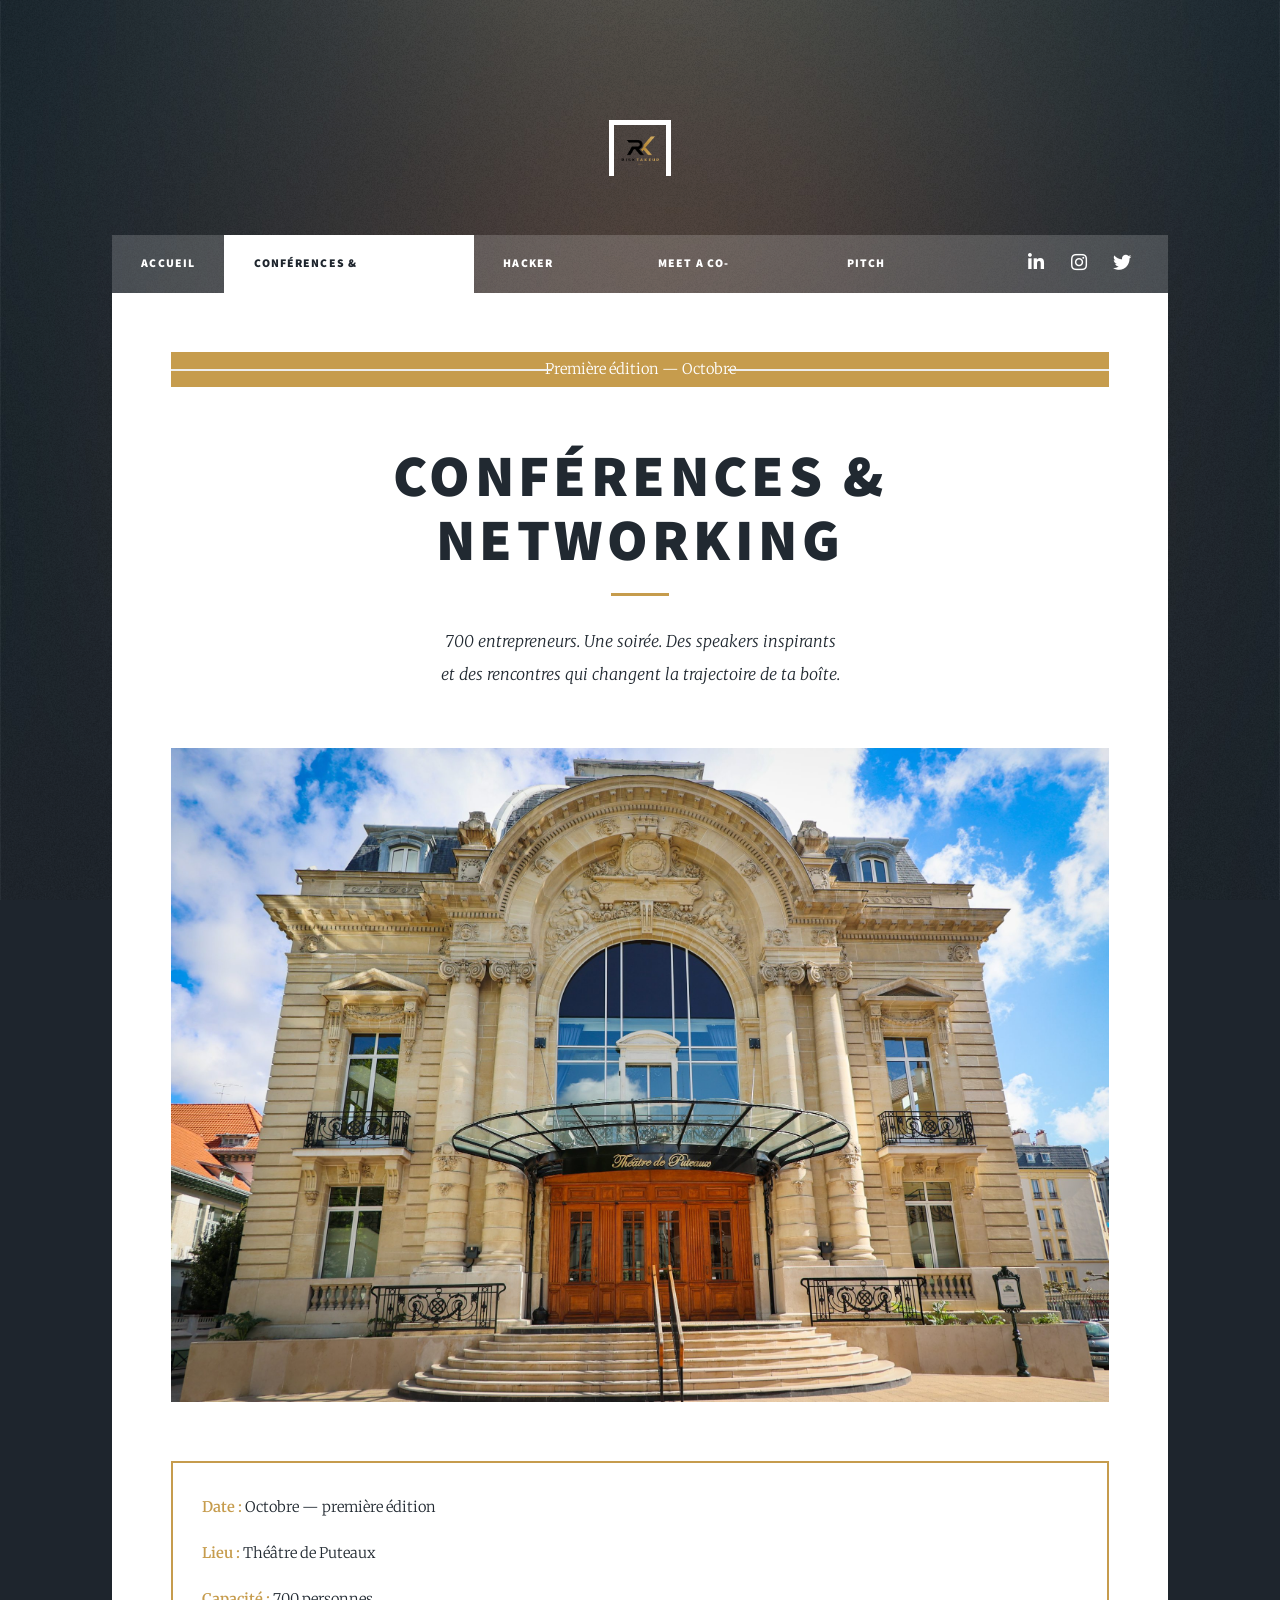
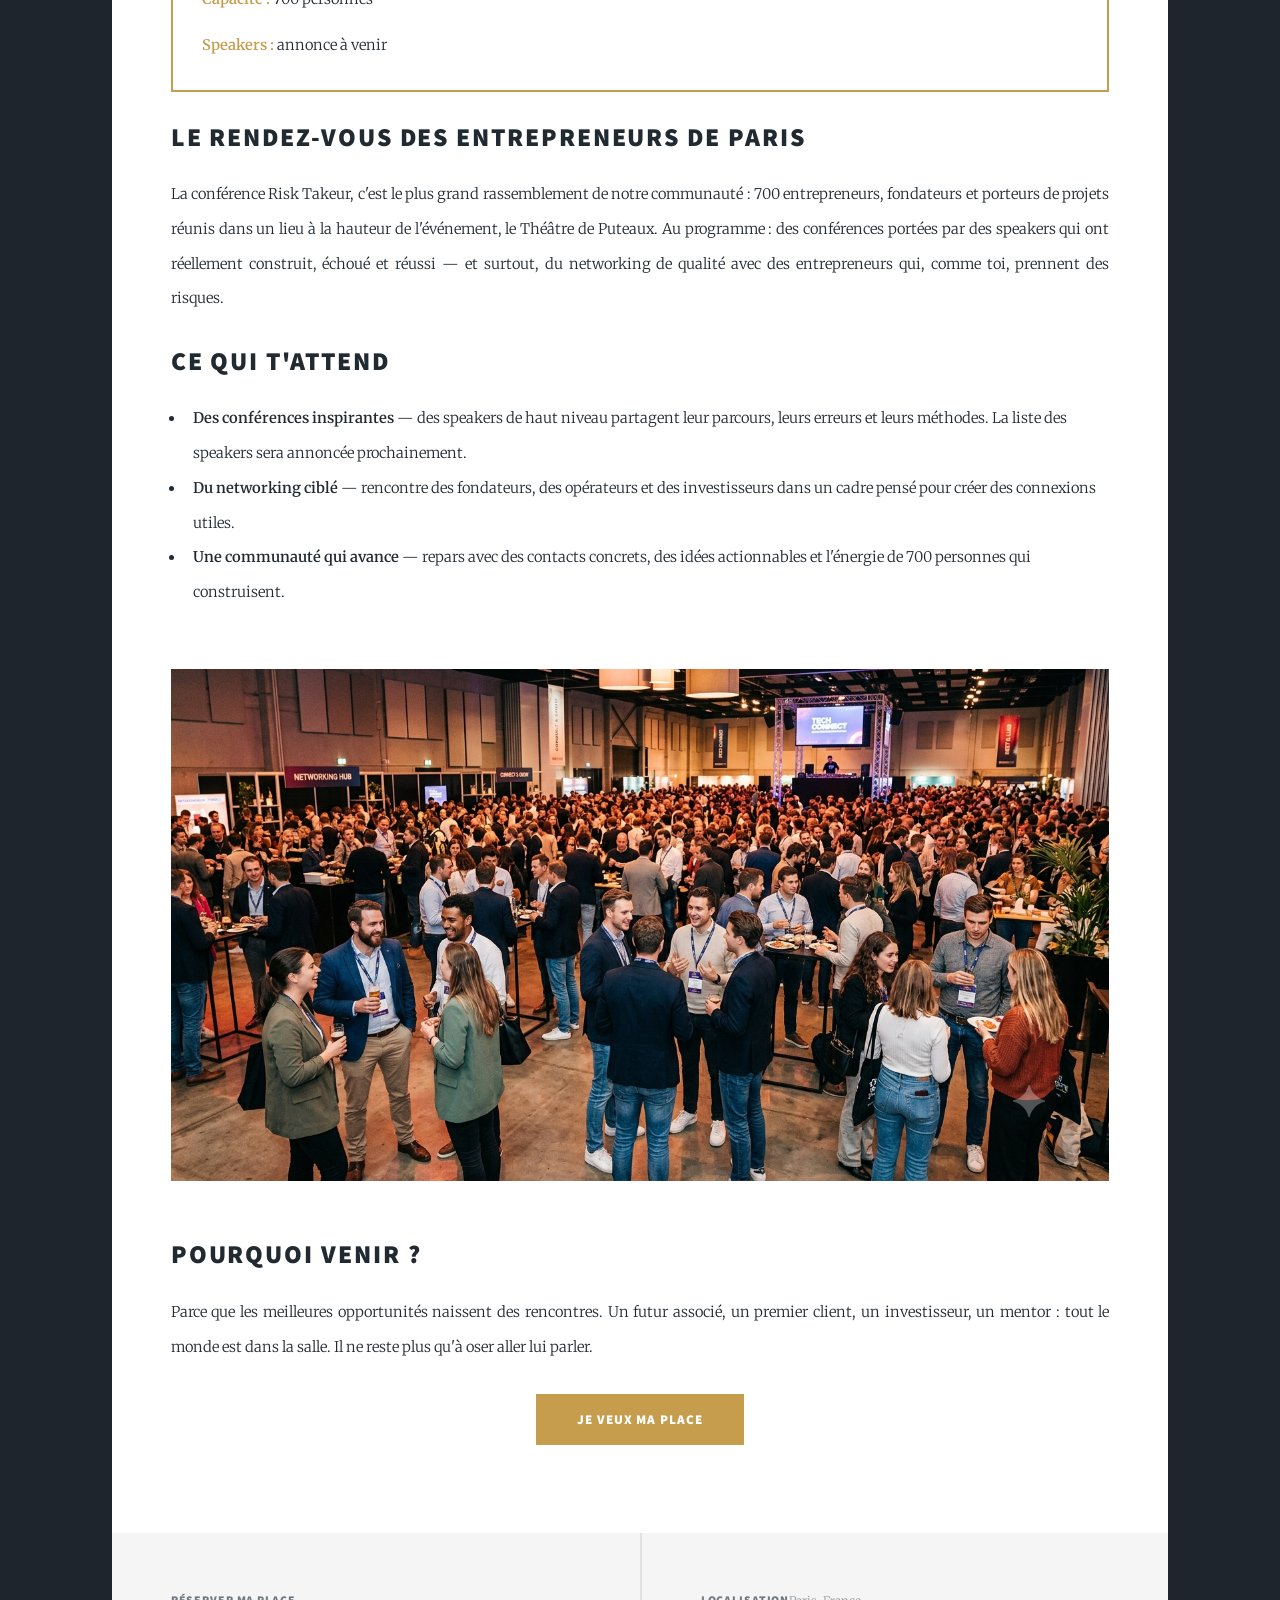
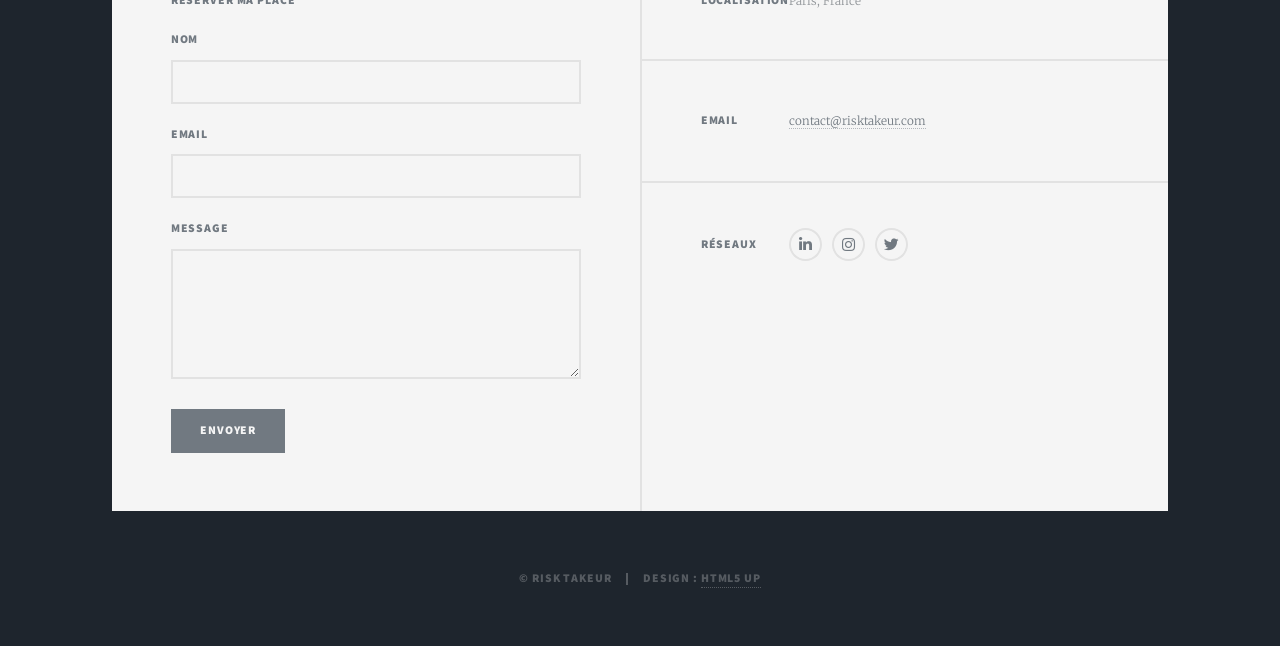
==== conferences-networking/index.html @ 3dd25afe "url des page sans .html" ====
<!DOCTYPE HTML>
<html lang="fr">
	<head>
		<title>Conférences &amp; Networking — Risk Takeur</title>
		<meta charset="utf-8" />
		<meta name="viewport" content="width=device-width, initial-scale=1, user-scalable=no" />
		<meta name="description" content="La conférence Risk Takeur : 700 entrepreneurs réunis au Théâtre de Puteaux pour une soirée de conférences et de networking. Première édition en octobre." />
		<link rel="stylesheet" href="../assets/css/main.css" />
		<link rel="stylesheet" href="../assets/css/custom.css" />
		<noscript><link rel="stylesheet" href="../assets/css/noscript.css" /></noscript>
	</head>
	<body class="is-preload">

		<!-- Wrapper -->
			<div id="wrapper">

				<!-- Header -->
					<header id="header">
						<a href="/" class="logo"><img src="../images/logo blanc tranparent.png" alt="Risk Takeur" /></a>
					</header>

				<!-- Nav -->
					<nav id="nav">
						<ul class="links">
							<li><a href="/">Accueil</a></li>
							<li class="active"><a href="/conferences-networking/">Conférences &amp; Networking</a></li>
							<li><a href="/hacker-house/">Hacker House</a></li>
							<li><a href="/meet-a-co-founder/">Meet a Co-Founder</a></li>
							<li><a href="/pitch-investisseurs/">Pitch Investisseurs</a></li>
						</ul>
						<ul class="icons">
							<li><a href="https://www.linkedin.com/company/risktakeur/" class="icon brands fa-linkedin-in"><span class="label">LinkedIn</span></a></li>
							<li><a href="#" class="icon brands fa-instagram"><span class="label">Instagram</span></a></li>
							<li><a href="#" class="icon brands fa-twitter"><span class="label">X</span></a></li>
						</ul>
					</nav>

				<!-- Main -->
					<div id="main">

						<!-- Post -->
							<section class="post">
								<header class="major">
									<span class="date">Première édition — Octobre</span>
									<h1>Conférences &amp;<br />
									Networking</h1>
									<p>700 entrepreneurs. Une soirée. Des speakers inspirants<br />
									et des rencontres qui changent la trajectoire de ta boîte.</p>
								</header>
								<div class="image main"><img src="../images/théâtre.jpg" alt="Théâtre de Puteaux — Risk Takeur" /></div>

								<div class="rt-infos">
									<ul>
										<li><strong>Date :</strong> Octobre — première édition</li>
										<li><strong>Lieu :</strong> Théâtre de Puteaux</li>
										<li><strong>Capacité :</strong> 700 personnes</li>
										<li><strong>Speakers :</strong> annonce à venir</li>
									</ul>
								</div>

								<h2>Le rendez-vous des entrepreneurs de Paris</h2>
								<p>La conférence Risk Takeur, c'est le plus grand rassemblement de notre communauté : 700 entrepreneurs, fondateurs et porteurs de projets réunis dans un lieu à la hauteur de l'événement, le Théâtre de Puteaux. Au programme : des conférences portées par des speakers qui ont réellement construit, échoué et réussi — et surtout, du networking de qualité avec des entrepreneurs qui, comme toi, prennent des risques.</p>

								<h2>Ce qui t'attend</h2>
								<ul>
									<li><strong>Des conférences inspirantes</strong> — des speakers de haut niveau partagent leur parcours, leurs erreurs et leurs méthodes. La liste des speakers sera annoncée prochainement.</li>
									<li><strong>Du networking ciblé</strong> — rencontre des fondateurs, des opérateurs et des investisseurs dans un cadre pensé pour créer des connexions utiles.</li>
									<li><strong>Une communauté qui avance</strong> — repars avec des contacts concrets, des idées actionnables et l'énergie de 700 personnes qui construisent.</li>
								</ul>

								<div class="image main"><img src="../images/Networking.png" alt="Networking Risk Takeur" /></div>

						<h2>Pourquoi venir&nbsp;?</h2>
								<p>Parce que les meilleures opportunités naissent des rencontres. Un futur associé, un premier client, un investisseur, un mentor : tout le monde est dans la salle. Il ne reste plus qu'à oser aller lui parler.</p>

								<ul class="actions special">
									<li><a href="#footer" class="button large primary scrolly">Je veux ma place</a></li>
								</ul>
							</section>

					</div>

				<!-- Footer -->
					<footer id="footer">
						<section>
							<h3>Réserver ma place</h3>
							<form method="post" action="#">
								<div class="fields">
									<div class="field">
										<label for="name">Nom</label>
										<input type="text" name="name" id="name" />
									</div>
									<div class="field">
										<label for="email">Email</label>
										<input type="text" name="email" id="email" />
									</div>
									<div class="field">
										<label for="message">Message</label>
										<textarea name="message" id="message" rows="3"></textarea>
									</div>
								</div>
								<ul class="actions">
									<li><input type="submit" value="Envoyer" class="primary" /></li>
								</ul>
							</form>
						</section>
						<section class="split contact">
							<section class="alt">
								<h3>Localisation</h3>
								<p>Paris, France</p>
							</section>
							<section>
								<h3>Email</h3>
								<p><a href="mailto:contact@risktakeur.com">contact@risktakeur.com</a></p>
							</section>
							<section>
								<h3>Réseaux</h3>
								<ul class="icons alt">
									<li><a href="https://www.linkedin.com/company/risktakeur/" class="icon brands alt fa-linkedin-in"><span class="label">LinkedIn</span></a></li>
									<li><a href="#" class="icon brands alt fa-instagram"><span class="label">Instagram</span></a></li>
									<li><a href="#" class="icon brands alt fa-twitter"><span class="label">X</span></a></li>
								</ul>
							</section>
						</section>
					</footer>

				<!-- Copyright -->
					<div id="copyright">
						<ul><li>&copy; Risk Takeur</li><li>Design : <a href="https://html5up.net">HTML5 UP</a></li></ul>
					</div>

			</div>

		<!-- Scripts -->
			<script src="../assets/js/jquery.min.js"></script>
			<script src="../assets/js/jquery.scrollex.min.js"></script>
			<script src="../assets/js/jquery.scrolly.min.js"></script>
			<script src="../assets/js/browser.min.js"></script>
			<script src="../assets/js/breakpoints.min.js"></script>
			<script src="../assets/js/util.js"></script>
			<script src="../assets/js/main.js"></script>

	</body>
</html>
---- assets/css/main.css ----
@import url(fontawesome-all.min.css);
@import url("https://fonts.googleapis.com/css?family=Merriweather:300,700,300italic,700italic|Source+Sans+Pro:900");

/*
	Massively by HTML5 UP
	html5up.net | @ajlkn
	Free for personal and commercial use under the CCA 3.0 license (html5up.net/license)
*/

html, body, div, span, applet, object,
iframe, h1, h2, h3, h4, h5, h6, p, blockquote,
pre, a, abbr, acronym, address, big, cite,
code, del, dfn, em, img, ins, kbd, q, s, samp,
small, strike, strong, sub, sup, tt, var, b,
u, i, center, dl, dt, dd, ol, ul, li, fieldset,
form, label, legend, table, caption, tbody,
tfoot, thead, tr, th, td, article, aside,
canvas, details, embed, figure, figcaption,
footer, header, hgroup, menu, nav, output, ruby,
section, summary, time, mark, audio, video {
	margin: 0;
	padding: 0;
	border: 0;
	font-size: 100%;
	font: inherit;
	vertical-align: baseline;}

article, aside, details, figcaption, figure,
footer, header, hgroup, menu, nav, section {
	display: block;}

body {
	line-height: 1;
}

ol, ul {
	list-style: none;
}

blockquote, q {
	quotes: none;
}

	blockquote:before, blockquote:after, q:before, q:after {
		content: '';
		content: none;
	}

table {
	border-collapse: collapse;
	border-spacing: 0;
}

body {
	-webkit-text-size-adjust: none;
}

mark {
	background-color: transparent;
	color: inherit;
}

input::-moz-focus-inner {
	border: 0;
	padding: 0;
}

input, select, textarea {
	-moz-appearance: none;
	-webkit-appearance: none;
	-ms-appearance: none;
	appearance: none;
}

/* Basic */

	@-ms-viewport {
		width: device-width;
	}

	body {
		-ms-overflow-style: scrollbar;
	}

	@media screen and (max-width: 480px) {

		html, body {
			min-width: 320px;
		}

	}

	html {
		box-sizing: border-box;
	}

	*, *:before, *:after {
		box-sizing: inherit;
	}

	body {
		background-color: #1e252d;
	}

		body.is-preload *, body.is-preload *:before, body.is-preload *:after {
			-moz-animation: none !important;
			-webkit-animation: none !important;
			-ms-animation: none !important;
			animation: none !important;
			-moz-transition: none !important;
			-webkit-transition: none !important;
			-ms-transition: none !important;
			transition: none !important;
		}

/* Type */

	html {
		font-size: 16pt;
	}

		@media screen and (max-width: 1680px) {

			html {
				font-size: 12pt;
			}

		}

		@media screen and (max-width: 1280px) {

			html {
				font-size: 11pt;
			}

		}

		@media screen and (max-width: 360px) {

			html {
				font-size: 10pt;
			}

		}

	body {
		color: #212931;
	}

	body, input, select, textarea {
		font-family: "Merriweather", Georgia, serif;
		font-weight: 300;
		font-size: 1rem;
		line-height: 2.375;
	}

	a {
		-moz-transition: color 0.2s ease-in-out, background-color 0.2s ease-in-out, border-color 0.2s ease-in-out, box-shadow 0.2s ease-in-out;
		-webkit-transition: color 0.2s ease-in-out, background-color 0.2s ease-in-out, border-color 0.2s ease-in-out, box-shadow 0.2s ease-in-out;
		-ms-transition: color 0.2s ease-in-out, background-color 0.2s ease-in-out, border-color 0.2s ease-in-out, box-shadow 0.2s ease-in-out;
		transition: color 0.2s ease-in-out, background-color 0.2s ease-in-out, border-color 0.2s ease-in-out, box-shadow 0.2s ease-in-out;
		border-bottom: dotted 1px;
		text-decoration: none;
	}

		a:hover {
			border-bottom-color: transparent;
		}

	strong, b {
		font-weight: 600;
	}

	em, i {
		font-style: italic;
	}

	p {
		text-align: justify;
		margin: 0 0 2rem 0;
	}

	h1, h2, h3, h4, h5, h6 {
		font-family: "Source Sans Pro", Helvetica, sans-serif;
		font-weight: 900;
		line-height: 1.5;
		letter-spacing: 0.075em;
		text-transform: uppercase;
		margin: 0 0 1rem 0;
	}

		h1 a, h2 a, h3 a, h4 a, h5 a, h6 a {
			border-bottom: 0;
			color: inherit;
			text-decoration: none;
		}

	h1 {
		font-size: 4rem;
		line-height: 1.1;
		margin: 0 0 2rem 0;
	}

	h2 {
		font-size: 1.75rem;
		line-height: 1.3;
		margin: 0 0 1.5rem 0;
	}

	h3 {
		font-size: 1.25rem;
		margin: 0 0 1.5rem 0;
	}

	h4 {
		font-size: 1rem;
	}

	h5 {
		font-size: 0.9rem;
	}

	h6 {
		font-size: 0.8rem;
	}

	sub {
		font-size: 0.8rem;
		position: relative;
		top: 0.5rem;
	}

	sup {
		font-size: 0.8rem;
		position: relative;
		top: -0.5rem;
	}

	blockquote {
		border-left: solid 4px;
		font-style: italic;
		margin: 0 0 2rem 0;
		padding: 0.5rem 0 0.5rem 2rem;
	}

	code {
		border: solid 2px;
		font-family: "Courier New", monospace;
		font-size: 0.9rem;
		margin: 0 0.25rem;
		padding: 0.25rem 0.65rem;
	}

	pre {
		-webkit-overflow-scrolling: touch;
		font-family: "Courier New", monospace;
		font-size: 0.9rem;
		margin: 0 0 2rem 0;
	}

		pre code {
			display: block;
			line-height: 1.75;
			padding: 1rem 1.5rem;
			overflow-x: auto;
		}

	hr {
		border: 0;
		border-bottom: solid 2px;
		margin: 3rem 0;
	}

		hr.major {
			margin: 5rem 0;
		}

	.align-left {
		text-align: left;
	}

	.align-center {
		text-align: center;
	}

	.align-right {
		text-align: right;
	}

	input, select, textarea {
		color: #212931;
	}

	a {
		color: #212931;
		border-bottom-color: rgba(33, 41, 49, 0.5);
	}

		a:hover {
			border-bottom-color: transparent;
			color: #18bfef !important;
		}

	strong, b {
		color: #212931;
	}

	h1, h2, h3, h4, h5, h6 {
		color: #212931;
	}

	blockquote {
		border-left-color: #eeeeee;
	}

	code {
		background: rgba(220, 220, 220, 0.25);
		border-color: #eeeeee;
	}

	hr {
		border-bottom-color: #eeeeee;
	}

/* Row */

	.row {
		display: flex;
		flex-wrap: wrap;
		box-sizing: border-box;
		align-items: stretch;
	}

		.row > * {
			box-sizing: border-box;
		}

		.row.gtr-uniform > * > :last-child {
			margin-bottom: 0;
		}

		.row.aln-left {
			justify-content: flex-start;
		}

		.row.aln-center {
			justify-content: center;
		}

		.row.aln-right {
			justify-content: flex-end;
		}

		.row.aln-top {
			align-items: flex-start;
		}

		.row.aln-middle {
			align-items: center;
		}

		.row.aln-bottom {
			align-items: flex-end;
		}

		.row > .imp {
			order: -1;
		}

		.row > .col-1 {
			width: 8.33333%;
		}

		.row > .off-1 {
			margin-left: 8.33333%;
		}

		.row > .col-2 {
			width: 16.66667%;
		}

		.row > .off-2 {
			margin-left: 16.66667%;
		}

		.row > .col-3 {
			width: 25%;
		}

		.row > .off-3 {
			margin-left: 25%;
		}

		.row > .col-4 {
			width: 33.33333%;
		}

		.row > .off-4 {
			margin-left: 33.33333%;
		}

		.row > .col-5 {
			width: 41.66667%;
		}

		.row > .off-5 {
			margin-left: 41.66667%;
		}

		.row > .col-6 {
			width: 50%;
		}

		.row > .off-6 {
			margin-left: 50%;
		}

		.row > .col-7 {
			width: 58.33333%;
		}

		.row > .off-7 {
			margin-left: 58.33333%;
		}

		.row > .col-8 {
			width: 66.66667%;
		}

		.row > .off-8 {
			margin-left: 66.66667%;
		}

		.row > .col-9 {
			width: 75%;
		}

		.row > .off-9 {
			margin-left: 75%;
		}

		.row > .col-10 {
			width: 83.33333%;
		}

		.row > .off-10 {
			margin-left: 83.33333%;
		}

		.row > .col-11 {
			width: 91.66667%;
		}

		.row > .off-11 {
			margin-left: 91.66667%;
		}

		.row > .col-12 {
			width: 100%;
		}

		.row > .off-12 {
			margin-left: 100%;
		}

		.row.gtr-0 {
			margin-top: 0;
			margin-left: 0rem;
		}

			.row.gtr-0 > * {
				padding: 0 0 0 0rem;
			}

			.row.gtr-0.gtr-uniform {
				margin-top: 0rem;
			}

				.row.gtr-0.gtr-uniform > * {
					padding-top: 0rem;
				}

		.row.gtr-25 {
			margin-top: 0;
			margin-left: -0.375rem;
		}

			.row.gtr-25 > * {
				padding: 0 0 0 0.375rem;
			}

			.row.gtr-25.gtr-uniform {
				margin-top: -0.375rem;
			}

				.row.gtr-25.gtr-uniform > * {
					padding-top: 0.375rem;
				}

		.row.gtr-50 {
			margin-top: 0;
			margin-left: -0.75rem;
		}

			.row.gtr-50 > * {
				padding: 0 0 0 0.75rem;
			}

			.row.gtr-50.gtr-uniform {
				margin-top: -0.75rem;
			}

				.row.gtr-50.gtr-uniform > * {
					padding-top: 0.75rem;
				}

		.row {
			margin-top: 0;
			margin-left: -1.5rem;
		}

			.row > * {
				padding: 0 0 0 1.5rem;
			}

			.row.gtr-uniform {
				margin-top: -1.5rem;
			}

				.row.gtr-uniform > * {
					padding-top: 1.5rem;
				}

		.row.gtr-150 {
			margin-top: 0;
			margin-left: -2.25rem;
		}

			.row.gtr-150 > * {
				padding: 0 0 0 2.25rem;
			}

			.row.gtr-150.gtr-uniform {
				margin-top: -2.25rem;
			}

				.row.gtr-150.gtr-uniform > * {
					padding-top: 2.25rem;
				}

		.row.gtr-200 {
			margin-top: 0;
			margin-left: -3rem;
		}

			.row.gtr-200 > * {
				padding: 0 0 0 3rem;
			}

			.row.gtr-200.gtr-uniform {
				margin-top: -3rem;
			}

				.row.gtr-200.gtr-uniform > * {
					padding-top: 3rem;
				}

		@media screen and (max-width: 1680px) {

			.row {
				display: flex;
				flex-wrap: wrap;
				box-sizing: border-box;
				align-items: stretch;
			}

				.row > * {
					box-sizing: border-box;
				}

				.row.gtr-uniform > * > :last-child {
					margin-bottom: 0;
				}

				.row.aln-left {
					justify-content: flex-start;
				}

				.row.aln-center {
					justify-content: center;
				}

				.row.aln-right {
					justify-content: flex-end;
				}

				.row.aln-top {
					align-items: flex-start;
				}

				.row.aln-middle {
					align-items: center;
				}

				.row.aln-bottom {
					align-items: flex-end;
				}

				.row > .imp-xlarge {
					order: -1;
				}

				.row > .col-1-xlarge {
					width: 8.33333%;
				}

				.row > .off-1-xlarge {
					margin-left: 8.33333%;
				}

				.row > .col-2-xlarge {
					width: 16.66667%;
				}

				.row > .off-2-xlarge {
					margin-left: 16.66667%;
				}

				.row > .col-3-xlarge {
					width: 25%;
				}

				.row > .off-3-xlarge {
					margin-left: 25%;
				}

				.row > .col-4-xlarge {
					width: 33.33333%;
				}

				.row > .off-4-xlarge {
					margin-left: 33.33333%;
				}

				.row > .col-5-xlarge {
					width: 41.66667%;
				}

				.row > .off-5-xlarge {
					margin-left: 41.66667%;
				}

				.row > .col-6-xlarge {
					width: 50%;
				}

				.row > .off-6-xlarge {
					margin-left: 50%;
				}

				.row > .col-7-xlarge {
					width: 58.33333%;
				}

				.row > .off-7-xlarge {
					margin-left: 58.33333%;
				}

				.row > .col-8-xlarge {
					width: 66.66667%;
				}

				.row > .off-8-xlarge {
					margin-left: 66.66667%;
				}

				.row > .col-9-xlarge {
					width: 75%;
				}

				.row > .off-9-xlarge {
					margin-left: 75%;
				}

				.row > .col-10-xlarge {
					width: 83.33333%;
				}

				.row > .off-10-xlarge {
					margin-left: 83.33333%;
				}

				.row > .col-11-xlarge {
					width: 91.66667%;
				}

				.row > .off-11-xlarge {
					margin-left: 91.66667%;
				}

				.row > .col-12-xlarge {
					width: 100%;
				}

				.row > .off-12-xlarge {
					margin-left: 100%;
				}

				.row.gtr-0 {
					margin-top: 0;
					margin-left: 0rem;
				}

					.row.gtr-0 > * {
						padding: 0 0 0 0rem;
					}

					.row.gtr-0.gtr-uniform {
						margin-top: 0rem;
					}

						.row.gtr-0.gtr-uniform > * {
							padding-top: 0rem;
						}

				.row.gtr-25 {
					margin-top: 0;
					margin-left: -0.375rem;
				}

					.row.gtr-25 > * {
						padding: 0 0 0 0.375rem;
					}

					.row.gtr-25.gtr-uniform {
						margin-top: -0.375rem;
					}

						.row.gtr-25.gtr-uniform > * {
							padding-top: 0.375rem;
						}

				.row.gtr-50 {
					margin-top: 0;
					margin-left: -0.75rem;
				}

					.row.gtr-50 > * {
						padding: 0 0 0 0.75rem;
					}

					.row.gtr-50.gtr-uniform {
						margin-top: -0.75rem;
					}

						.row.gtr-50.gtr-uniform > * {
							padding-top: 0.75rem;
						}

				.row {
					margin-top: 0;
					margin-left: -1.5rem;
				}

					.row > * {
						padding: 0 0 0 1.5rem;
					}

					.row.gtr-uniform {
						margin-top: -1.5rem;
					}

						.row.gtr-uniform > * {
							padding-top: 1.5rem;
						}

				.row.gtr-150 {
					margin-top: 0;
					margin-left: -2.25rem;
				}

					.row.gtr-150 > * {
						padding: 0 0 0 2.25rem;
					}

					.row.gtr-150.gtr-uniform {
						margin-top: -2.25rem;
					}

						.row.gtr-150.gtr-uniform > * {
							padding-top: 2.25rem;
						}

				.row.gtr-200 {
					margin-top: 0;
					margin-left: -3rem;
				}

					.row.gtr-200 > * {
						padding: 0 0 0 3rem;
					}

					.row.gtr-200.gtr-uniform {
						margin-top: -3rem;
					}

						.row.gtr-200.gtr-uniform > * {
							padding-top: 3rem;
						}

		}

		@media screen and (max-width: 1280px) {

			.row {
				display: flex;
				flex-wrap: wrap;
				box-sizing: border-box;
				align-items: stretch;
			}

				.row > * {
					box-sizing: border-box;
				}

				.row.gtr-uniform > * > :last-child {
					margin-bottom: 0;
				}

				.row.aln-left {
					justify-content: flex-start;
				}

				.row.aln-center {
					justify-content: center;
				}

				.row.aln-right {
					justify-content: flex-end;
				}

				.row.aln-top {
					align-items: flex-start;
				}

				.row.aln-middle {
					align-items: center;
				}

				.row.aln-bottom {
					align-items: flex-end;
				}

				.row > .imp-large {
					order: -1;
				}

				.row > .col-1-large {
					width: 8.33333%;
				}

				.row > .off-1-large {
					margin-left: 8.33333%;
				}

				.row > .col-2-large {
					width: 16.66667%;
				}

				.row > .off-2-large {
					margin-left: 16.66667%;
				}

				.row > .col-3-large {
					width: 25%;
				}

				.row > .off-3-large {
					margin-left: 25%;
				}

				.row > .col-4-large {
					width: 33.33333%;
				}

				.row > .off-4-large {
					margin-left: 33.33333%;
				}

				.row > .col-5-large {
					width: 41.66667%;
				}

				.row > .off-5-large {
					margin-left: 41.66667%;
				}

				.row > .col-6-large {
					width: 50%;
				}

				.row > .off-6-large {
					margin-left: 50%;
				}

				.row > .col-7-large {
					width: 58.33333%;
				}

				.row > .off-7-large {
					margin-left: 58.33333%;
				}

				.row > .col-8-large {
					width: 66.66667%;
				}

				.row > .off-8-large {
					margin-left: 66.66667%;
				}

				.row > .col-9-large {
					width: 75%;
				}

				.row > .off-9-large {
					margin-left: 75%;
				}

				.row > .col-10-large {
					width: 83.33333%;
				}

				.row > .off-10-large {
					margin-left: 83.33333%;
				}

				.row > .col-11-large {
					width: 91.66667%;
				}

				.row > .off-11-large {
					margin-left: 91.66667%;
				}

				.row > .col-12-large {
					width: 100%;
				}

				.row > .off-12-large {
					margin-left: 100%;
				}

				.row.gtr-0 {
					margin-top: 0;
					margin-left: 0rem;
				}

					.row.gtr-0 > * {
						padding: 0 0 0 0rem;
					}

					.row.gtr-0.gtr-uniform {
						margin-top: 0rem;
					}

						.row.gtr-0.gtr-uniform > * {
							padding-top: 0rem;
						}

				.row.gtr-25 {
					margin-top: 0;
					margin-left: -0.375rem;
				}

					.row.gtr-25 > * {
						padding: 0 0 0 0.375rem;
					}

					.row.gtr-25.gtr-uniform {
						margin-top: -0.375rem;
					}

						.row.gtr-25.gtr-uniform > * {
							padding-top: 0.375rem;
						}

				.row.gtr-50 {
					margin-top: 0;
					margin-left: -0.75rem;
				}

					.row.gtr-50 > * {
						padding: 0 0 0 0.75rem;
					}

					.row.gtr-50.gtr-uniform {
						margin-top: -0.75rem;
					}

						.row.gtr-50.gtr-uniform > * {
							padding-top: 0.75rem;
						}

				.row {
					margin-top: 0;
					margin-left: -1.5rem;
				}

					.row > * {
						padding: 0 0 0 1.5rem;
					}

					.row.gtr-uniform {
						margin-top: -1.5rem;
					}

						.row.gtr-uniform > * {
							padding-top: 1.5rem;
						}

				.row.gtr-150 {
					margin-top: 0;
					margin-left: -2.25rem;
				}

					.row.gtr-150 > * {
						padding: 0 0 0 2.25rem;
					}

					.row.gtr-150.gtr-uniform {
						margin-top: -2.25rem;
					}

						.row.gtr-150.gtr-uniform > * {
							padding-top: 2.25rem;
						}

				.row.gtr-200 {
					margin-top: 0;
					margin-left: -3rem;
				}

					.row.gtr-200 > * {
						padding: 0 0 0 3rem;
					}

					.row.gtr-200.gtr-uniform {
						margin-top: -3rem;
					}

						.row.gtr-200.gtr-uniform > * {
							padding-top: 3rem;
						}

		}

		@media screen and (max-width: 980px) {

			.row {
				display: flex;
				flex-wrap: wrap;
				box-sizing: border-box;
				align-items: stretch;
			}

				.row > * {
					box-sizing: border-box;
				}

				.row.gtr-uniform > * > :last-child {
					margin-bottom: 0;
				}

				.row.aln-left {
					justify-content: flex-start;
				}

				.row.aln-center {
					justify-content: center;
				}

				.row.aln-right {
					justify-content: flex-end;
				}

				.row.aln-top {
					align-items: flex-start;
				}

				.row.aln-middle {
					align-items: center;
				}

				.row.aln-bottom {
					align-items: flex-end;
				}

				.row > .imp-medium {
					order: -1;
				}

				.row > .col-1-medium {
					width: 8.33333%;
				}

				.row > .off-1-medium {
					margin-left: 8.33333%;
				}

				.row > .col-2-medium {
					width: 16.66667%;
				}

				.row > .off-2-medium {
					margin-left: 16.66667%;
				}

				.row > .col-3-medium {
					width: 25%;
				}

				.row > .off-3-medium {
					margin-left: 25%;
				}

				.row > .col-4-medium {
					width: 33.33333%;
				}

				.row > .off-4-medium {
					margin-left: 33.33333%;
				}

				.row > .col-5-medium {
					width: 41.66667%;
				}

				.row > .off-5-medium {
					margin-left: 41.66667%;
				}

				.row > .col-6-medium {
					width: 50%;
				}

				.row > .off-6-medium {
					margin-left: 50%;
				}

				.row > .col-7-medium {
					width: 58.33333%;
				}

				.row > .off-7-medium {
					margin-left: 58.33333%;
				}

				.row > .col-8-medium {
					width: 66.66667%;
				}

				.row > .off-8-medium {
					margin-left: 66.66667%;
				}

				.row > .col-9-medium {
					width: 75%;
				}

				.row > .off-9-medium {
					margin-left: 75%;
				}

				.row > .col-10-medium {
					width: 83.33333%;
				}

				.row > .off-10-medium {
					margin-left: 83.33333%;
				}

				.row > .col-11-medium {
					width: 91.66667%;
				}

				.row > .off-11-medium {
					margin-left: 91.66667%;
				}

				.row > .col-12-medium {
					width: 100%;
				}

				.row > .off-12-medium {
					margin-left: 100%;
				}

				.row.gtr-0 {
					margin-top: 0;
					margin-left: 0rem;
				}

					.row.gtr-0 > * {
						padding: 0 0 0 0rem;
					}

					.row.gtr-0.gtr-uniform {
						margin-top: 0rem;
					}

						.row.gtr-0.gtr-uniform > * {
							padding-top: 0rem;
						}

				.row.gtr-25 {
					margin-top: 0;
					margin-left: -0.375rem;
				}

					.row.gtr-25 > * {
						padding: 0 0 0 0.375rem;
					}

					.row.gtr-25.gtr-uniform {
						margin-top: -0.375rem;
					}

						.row.gtr-25.gtr-uniform > * {
							padding-top: 0.375rem;
						}

				.row.gtr-50 {
					margin-top: 0;
					margin-left: -0.75rem;
				}

					.row.gtr-50 > * {
						padding: 0 0 0 0.75rem;
					}

					.row.gtr-50.gtr-uniform {
						margin-top: -0.75rem;
					}

						.row.gtr-50.gtr-uniform > * {
							padding-top: 0.75rem;
						}

				.row {
					margin-top: 0;
					margin-left: -1.5rem;
				}

					.row > * {
						padding: 0 0 0 1.5rem;
					}

					.row.gtr-uniform {
						margin-top: -1.5rem;
					}

						.row.gtr-uniform > * {
							padding-top: 1.5rem;
						}

				.row.gtr-150 {
					margin-top: 0;
					margin-left: -2.25rem;
				}

					.row.gtr-150 > * {
						padding: 0 0 0 2.25rem;
					}

					.row.gtr-150.gtr-uniform {
						margin-top: -2.25rem;
					}

						.row.gtr-150.gtr-uniform > * {
							padding-top: 2.25rem;
						}

				.row.gtr-200 {
					margin-top: 0;
					margin-left: -3rem;
				}

					.row.gtr-200 > * {
						padding: 0 0 0 3rem;
					}

					.row.gtr-200.gtr-uniform {
						margin-top: -3rem;
					}

						.row.gtr-200.gtr-uniform > * {
							padding-top: 3rem;
						}

		}

		@media screen and (max-width: 736px) {

			.row {
				display: flex;
				flex-wrap: wrap;
				box-sizing: border-box;
				align-items: stretch;
			}

				.row > * {
					box-sizing: border-box;
				}

				.row.gtr-uniform > * > :last-child {
					margin-bottom: 0;
				}

				.row.aln-left {
					justify-content: flex-start;
				}

				.row.aln-center {
					justify-content: center;
				}

				.row.aln-right {
					justify-content: flex-end;
				}

				.row.aln-top {
					align-items: flex-start;
				}

				.row.aln-middle {
					align-items: center;
				}

				.row.aln-bottom {
					align-items: flex-end;
				}

				.row > .imp-small {
					order: -1;
				}

				.row > .col-1-small {
					width: 8.33333%;
				}

				.row > .off-1-small {
					margin-left: 8.33333%;
				}

				.row > .col-2-small {
					width: 16.66667%;
				}

				.row > .off-2-small {
					margin-left: 16.66667%;
				}

				.row > .col-3-small {
					width: 25%;
				}

				.row > .off-3-small {
					margin-left: 25%;
				}

				.row > .col-4-small {
					width: 33.33333%;
				}

				.row > .off-4-small {
					margin-left: 33.33333%;
				}

				.row > .col-5-small {
					width: 41.66667%;
				}

				.row > .off-5-small {
					margin-left: 41.66667%;
				}

				.row > .col-6-small {
					width: 50%;
				}

				.row > .off-6-small {
					margin-left: 50%;
				}

				.row > .col-7-small {
					width: 58.33333%;
				}

				.row > .off-7-small {
					margin-left: 58.33333%;
				}

				.row > .col-8-small {
					width: 66.66667%;
				}

				.row > .off-8-small {
					margin-left: 66.66667%;
				}

				.row > .col-9-small {
					width: 75%;
				}

				.row > .off-9-small {
					margin-left: 75%;
				}

				.row > .col-10-small {
					width: 83.33333%;
				}

				.row > .off-10-small {
					margin-left: 83.33333%;
				}

				.row > .col-11-small {
					width: 91.66667%;
				}

				.row > .off-11-small {
					margin-left: 91.66667%;
				}

				.row > .col-12-small {
					width: 100%;
				}

				.row > .off-12-small {
					margin-left: 100%;
				}

				.row.gtr-0 {
					margin-top: 0;
					margin-left: 0rem;
				}

					.row.gtr-0 > * {
						padding: 0 0 0 0rem;
					}

					.row.gtr-0.gtr-uniform {
						margin-top: 0rem;
					}

						.row.gtr-0.gtr-uniform > * {
							padding-top: 0rem;
						}

				.row.gtr-25 {
					margin-top: 0;
					margin-left: -0.375rem;
				}

					.row.gtr-25 > * {
						padding: 0 0 0 0.375rem;
					}

					.row.gtr-25.gtr-uniform {
						margin-top: -0.375rem;
					}

						.row.gtr-25.gtr-uniform > * {
							padding-top: 0.375rem;
						}

				.row.gtr-50 {
					margin-top: 0;
					margin-left: -0.75rem;
				}

					.row.gtr-50 > * {
						padding: 0 0 0 0.75rem;
					}

					.row.gtr-50.gtr-uniform {
						margin-top: -0.75rem;
					}

						.row.gtr-50.gtr-uniform > * {
							padding-top: 0.75rem;
						}

				.row {
					margin-top: 0;
					margin-left: -1.5rem;
				}

					.row > * {
						padding: 0 0 0 1.5rem;
					}

					.row.gtr-uniform {
						margin-top: -1.5rem;
					}

						.row.gtr-uniform > * {
							padding-top: 1.5rem;
						}

				.row.gtr-150 {
					margin-top: 0;
					margin-left: -2.25rem;
				}

					.row.gtr-150 > * {
						padding: 0 0 0 2.25rem;
					}

					.row.gtr-150.gtr-uniform {
						margin-top: -2.25rem;
					}

						.row.gtr-150.gtr-uniform > * {
							padding-top: 2.25rem;
						}

				.row.gtr-200 {
					margin-top: 0;
					margin-left: -3rem;
				}

					.row.gtr-200 > * {
						padding: 0 0 0 3rem;
					}

					.row.gtr-200.gtr-uniform {
						margin-top: -3rem;
					}

						.row.gtr-200.gtr-uniform > * {
							padding-top: 3rem;
						}

		}

		@media screen and (max-width: 480px) {

			.row {
				display: flex;
				flex-wrap: wrap;
				box-sizing: border-box;
				align-items: stretch;
			}

				.row > * {
					box-sizing: border-box;
				}

				.row.gtr-uniform > * > :last-child {
					margin-bottom: 0;
				}

				.row.aln-left {
					justify-content: flex-start;
				}

				.row.aln-center {
					justify-content: center;
				}

				.row.aln-right {
					justify-content: flex-end;
				}

				.row.aln-top {
					align-items: flex-start;
				}

				.row.aln-middle {
					align-items: center;
				}

				.row.aln-bottom {
					align-items: flex-end;
				}

				.row > .imp-xsmall {
					order: -1;
				}

				.row > .col-1-xsmall {
					width: 8.33333%;
				}

				.row > .off-1-xsmall {
					margin-left: 8.33333%;
				}

				.row > .col-2-xsmall {
					width: 16.66667%;
				}

				.row > .off-2-xsmall {
					margin-left: 16.66667%;
				}

				.row > .col-3-xsmall {
					width: 25%;
				}

				.row > .off-3-xsmall {
					margin-left: 25%;
				}

				.row > .col-4-xsmall {
					width: 33.33333%;
				}

				.row > .off-4-xsmall {
					margin-left: 33.33333%;
				}

				.row > .col-5-xsmall {
					width: 41.66667%;
				}

				.row > .off-5-xsmall {
					margin-left: 41.66667%;
				}

				.row > .col-6-xsmall {
					width: 50%;
				}

				.row > .off-6-xsmall {
					margin-left: 50%;
				}

				.row > .col-7-xsmall {
					width: 58.33333%;
				}

				.row > .off-7-xsmall {
					margin-left: 58.33333%;
				}

				.row > .col-8-xsmall {
					width: 66.66667%;
				}

				.row > .off-8-xsmall {
					margin-left: 66.66667%;
				}

				.row > .col-9-xsmall {
					width: 75%;
				}

				.row > .off-9-xsmall {
					margin-left: 75%;
				}

				.row > .col-10-xsmall {
					width: 83.33333%;
				}

				.row > .off-10-xsmall {
					margin-left: 83.33333%;
				}

				.row > .col-11-xsmall {
					width: 91.66667%;
				}

				.row > .off-11-xsmall {
					margin-left: 91.66667%;
				}

				.row > .col-12-xsmall {
					width: 100%;
				}

				.row > .off-12-xsmall {
					margin-left: 100%;
				}

				.row.gtr-0 {
					margin-top: 0;
					margin-left: 0rem;
				}

					.row.gtr-0 > * {
						padding: 0 0 0 0rem;
					}

					.row.gtr-0.gtr-uniform {
						margin-top: 0rem;
					}

						.row.gtr-0.gtr-uniform > * {
							padding-top: 0rem;
						}

				.row.gtr-25 {
					margin-top: 0;
					margin-left: -0.375rem;
				}

					.row.gtr-25 > * {
						padding: 0 0 0 0.375rem;
					}

					.row.gtr-25.gtr-uniform {
						margin-top: -0.375rem;
					}

						.row.gtr-25.gtr-uniform > * {
							padding-top: 0.375rem;
						}

				.row.gtr-50 {
					margin-top: 0;
					margin-left: -0.75rem;
				}

					.row.gtr-50 > * {
						padding: 0 0 0 0.75rem;
					}

					.row.gtr-50.gtr-uniform {
						margin-top: -0.75rem;
					}

						.row.gtr-50.gtr-uniform > * {
							padding-top: 0.75rem;
						}

				.row {
					margin-top: 0;
					margin-left: -1.5rem;
				}

					.row > * {
						padding: 0 0 0 1.5rem;
					}

					.row.gtr-uniform {
						margin-top: -1.5rem;
					}

						.row.gtr-uniform > * {
							padding-top: 1.5rem;
						}

				.row.gtr-150 {
					margin-top: 0;
					margin-left: -2.25rem;
				}

					.row.gtr-150 > * {
						padding: 0 0 0 2.25rem;
					}

					.row.gtr-150.gtr-uniform {
						margin-top: -2.25rem;
					}

						.row.gtr-150.gtr-uniform > * {
							padding-top: 2.25rem;
						}

				.row.gtr-200 {
					margin-top: 0;
					margin-left: -3rem;
				}

					.row.gtr-200 > * {
						padding: 0 0 0 3rem;
					}

					.row.gtr-200.gtr-uniform {
						margin-top: -3rem;
					}

						.row.gtr-200.gtr-uniform > * {
							padding-top: 3rem;
						}

		}

		@media screen and (max-width: 360px) {

			.row {
				display: flex;
				flex-wrap: wrap;
				box-sizing: border-box;
				align-items: stretch;
			}

				.row > * {
					box-sizing: border-box;
				}

				.row.gtr-uniform > * > :last-child {
					margin-bottom: 0;
				}

				.row.aln-left {
					justify-content: flex-start;
				}

				.row.aln-center {
					justify-content: center;
				}

				.row.aln-right {
					justify-content: flex-end;
				}

				.row.aln-top {
					align-items: flex-start;
				}

				.row.aln-middle {
					align-items: center;
				}

				.row.aln-bottom {
					align-items: flex-end;
				}

				.row > .imp-xxsmall {
					order: -1;
				}

				.row > .col-1-xxsmall {
					width: 8.33333%;
				}

				.row > .off-1-xxsmall {
					margin-left: 8.33333%;
				}

				.row > .col-2-xxsmall {
					width: 16.66667%;
				}

				.row > .off-2-xxsmall {
					margin-left: 16.66667%;
				}

				.row > .col-3-xxsmall {
					width: 25%;
				}

				.row > .off-3-xxsmall {
					margin-left: 25%;
				}

				.row > .col-4-xxsmall {
					width: 33.33333%;
				}

				.row > .off-4-xxsmall {
					margin-left: 33.33333%;
				}

				.row > .col-5-xxsmall {
					width: 41.66667%;
				}

				.row > .off-5-xxsmall {
					margin-left: 41.66667%;
				}

				.row > .col-6-xxsmall {
					width: 50%;
				}

				.row > .off-6-xxsmall {
					margin-left: 50%;
				}

				.row > .col-7-xxsmall {
					width: 58.33333%;
				}

				.row > .off-7-xxsmall {
					margin-left: 58.33333%;
				}

				.row > .col-8-xxsmall {
					width: 66.66667%;
				}

				.row > .off-8-xxsmall {
					margin-left: 66.66667%;
				}

				.row > .col-9-xxsmall {
					width: 75%;
				}

				.row > .off-9-xxsmall {
					margin-left: 75%;
				}

				.row > .col-10-xxsmall {
					width: 83.33333%;
				}

				.row > .off-10-xxsmall {
					margin-left: 83.33333%;
				}

				.row > .col-11-xxsmall {
					width: 91.66667%;
				}

				.row > .off-11-xxsmall {
					margin-left: 91.66667%;
				}

				.row > .col-12-xxsmall {
					width: 100%;
				}

				.row > .off-12-xxsmall {
					margin-left: 100%;
				}

				.row.gtr-0 {
					margin-top: 0;
					margin-left: 0rem;
				}

					.row.gtr-0 > * {
						padding: 0 0 0 0rem;
					}

					.row.gtr-0.gtr-uniform {
						margin-top: 0rem;
					}

						.row.gtr-0.gtr-uniform > * {
							padding-top: 0rem;
						}

				.row.gtr-25 {
					margin-top: 0;
					margin-left: -0.375rem;
				}

					.row.gtr-25 > * {
						padding: 0 0 0 0.375rem;
					}

					.row.gtr-25.gtr-uniform {
						margin-top: -0.375rem;
					}

						.row.gtr-25.gtr-uniform > * {
							padding-top: 0.375rem;
						}

				.row.gtr-50 {
					margin-top: 0;
					margin-left: -0.75rem;
				}

					.row.gtr-50 > * {
						padding: 0 0 0 0.75rem;
					}

					.row.gtr-50.gtr-uniform {
						margin-top: -0.75rem;
					}

						.row.gtr-50.gtr-uniform > * {
							padding-top: 0.75rem;
						}

				.row {
					margin-top: 0;
					margin-left: -1.5rem;
				}

					.row > * {
						padding: 0 0 0 1.5rem;
					}

					.row.gtr-uniform {
						margin-top: -1.5rem;
					}

						.row.gtr-uniform > * {
							padding-top: 1.5rem;
						}

				.row.gtr-150 {
					margin-top: 0;
					margin-left: -2.25rem;
				}

					.row.gtr-150 > * {
						padding: 0 0 0 2.25rem;
					}

					.row.gtr-150.gtr-uniform {
						margin-top: -2.25rem;
					}

						.row.gtr-150.gtr-uniform > * {
							padding-top: 2.25rem;
						}

				.row.gtr-200 {
					margin-top: 0;
					margin-left: -3rem;
				}

					.row.gtr-200 > * {
						padding: 0 0 0 3rem;
					}

					.row.gtr-200.gtr-uniform {
						margin-top: -3rem;
					}

						.row.gtr-200.gtr-uniform > * {
							padding-top: 3rem;
						}

		}

/* Box */

	.box {
		border: solid 2px;
		margin-bottom: 2rem;
		padding: 1.5rem;
	}

		.box > :last-child,
		.box > :last-child > :last-child,
		.box > :last-child > :last-child > :last-child {
			margin-bottom: 0;
		}

		.box.alt {
			border: 0;
			border-radius: 0;
			padding: 0;
		}

	.box {
		border-color: #eeeeee;
	}

/* Button */

	input[type="submit"],
	input[type="reset"],
	input[type="button"],
	button,
	.button {
		-moz-appearance: none;
		-webkit-appearance: none;
		-ms-appearance: none;
		appearance: none;
		-moz-transition: background-color 0.2s ease-in-out, box-shadow 0.2s ease-in-out, color 0.2s ease-in-out;
		-webkit-transition: background-color 0.2s ease-in-out, box-shadow 0.2s ease-in-out, color 0.2s ease-in-out;
		-ms-transition: background-color 0.2s ease-in-out, box-shadow 0.2s ease-in-out, color 0.2s ease-in-out;
		transition: background-color 0.2s ease-in-out, box-shadow 0.2s ease-in-out, color 0.2s ease-in-out;
		border: 0;
		border-radius: 0;
		cursor: pointer;
		display: inline-block;
		font-family: "Source Sans Pro", Helvetica, sans-serif;
		font-size: 0.8rem;
		font-weight: 900;
		letter-spacing: 0.075em;
		height: 3rem;
		line-height: 3rem;
		padding: 0 2rem;
		text-align: center;
		text-decoration: none;
		text-transform: uppercase;
		white-space: nowrap;
	}

		input[type="submit"].icon:before,
		input[type="reset"].icon:before,
		input[type="button"].icon:before,
		button.icon:before,
		.button.icon:before {
			margin-right: 0.5rem;
		}

		input[type="submit"].icon.solo,
		input[type="reset"].icon.solo,
		input[type="button"].icon.solo,
		button.icon.solo,
		.button.icon.solo {
			position: relative;
			width: 4rem;
			height: 4rem;
			line-height: 4rem;
			border-radius: 4rem;
			text-indent: 4rem;
			overflow: hidden;
			padding: 0;
			white-space: nowrap;
		}

			input[type="submit"].icon.solo:before,
			input[type="reset"].icon.solo:before,
			input[type="button"].icon.solo:before,
			button.icon.solo:before,
			.button.icon.solo:before {
				position: absolute;
				display: block;
				top: 0;
				left: 0;
				width: inherit;
				height: inherit;
				line-height: inherit;
				font-size: 1.25rem;
				margin-right: 0;
				text-align: center;
				text-indent: 0;
			}

		input[type="submit"].fit,
		input[type="reset"].fit,
		input[type="button"].fit,
		button.fit,
		.button.fit {
			width: 100%;
		}

		input[type="submit"].small,
		input[type="reset"].small,
		input[type="button"].small,
		button.small,
		.button.small {
			font-size: 0.7rem;
			height: 2.5rem;
			line-height: 2.5rem;
			padding: 0 1.5rem;
		}

		input[type="submit"].large,
		input[type="reset"].large,
		input[type="button"].large,
		button.large,
		.button.large {
			font-size: 0.9rem;
			height: 3.5rem;
			line-height: 3.5rem;
			padding: 0 2.75rem;
		}

		@media screen and (max-width: 980px) {

			input[type="submit"],
			input[type="reset"],
			input[type="button"],
			button,
			.button {
				font-size: 0.9rem;
				height: 3.25rem;
				line-height: 3.25rem;
			}

				input[type="submit"].large,
				input[type="reset"].large,
				input[type="button"].large,
				button.large,
				.button.large {
					font-size: 1rem;
					height: 3.75rem;
					line-height: 3.75rem;
				}

		}

		input[type="submit"].disabled, input[type="submit"]:disabled,
		input[type="reset"].disabled,
		input[type="reset"]:disabled,
		input[type="button"].disabled,
		input[type="button"]:disabled,
		button.disabled,
		button:disabled,
		.button.disabled,
		.button:disabled {
			pointer-events: none;
			opacity: 0.25;
		}

	input[type="submit"],
	input[type="reset"],
	input[type="button"],
	button,
	.button {
		background-color: transparent;
		box-shadow: inset 0 0 0 2px #212931;
		color: #212931 !important;
	}

		input[type="submit"]:hover,
		input[type="reset"]:hover,
		input[type="button"]:hover,
		button:hover,
		.button:hover {
			box-shadow: inset 0 0 0 2px #18bfef;
			color: #18bfef !important;
		}

		input[type="submit"].primary,
		input[type="reset"].primary,
		input[type="button"].primary,
		button.primary,
		.button.primary {
			background-color: #212931;
			box-shadow: none;
			color: #ffffff !important;
		}

			input[type="submit"].primary:hover,
			input[type="reset"].primary:hover,
			input[type="button"].primary:hover,
			button.primary:hover,
			.button.primary:hover {
				background-color: #18bfef;
			}

/* Form */

	form {
		margin: 0 0 2rem 0;
	}

		form > :last-child {
			margin-bottom: 0;
		}

		form > .fields {
			display: -moz-flex;
			display: -webkit-flex;
			display: -ms-flex;
			display: flex;
			-moz-flex-wrap: wrap;
			-webkit-flex-wrap: wrap;
			-ms-flex-wrap: wrap;
			flex-wrap: wrap;
			width: calc(100% + 3rem);
			margin: -1.5rem 0 2rem -1.5rem;
		}

			form > .fields > .field {
				-moz-flex-grow: 0;
				-webkit-flex-grow: 0;
				-ms-flex-grow: 0;
				flex-grow: 0;
				-moz-flex-shrink: 0;
				-webkit-flex-shrink: 0;
				-ms-flex-shrink: 0;
				flex-shrink: 0;
				padding: 1.5rem 0 0 1.5rem;
				width: calc(100% - 1.5rem);
			}

				form > .fields > .field.half {
					width: calc(50% - 0.75rem);
				}

				form > .fields > .field.third {
					width: calc(100%/3 - 0.5rem);
				}

				form > .fields > .field.quarter {
					width: calc(25% - 0.375rem);
				}

		@media screen and (max-width: 480px) {

			form > .fields {
				width: calc(100% + 3rem);
				margin: -1.5rem 0 2rem -1.5rem;
			}

				form > .fields > .field {
					padding: 1.5rem 0 0 1.5rem;
					width: calc(100% - 1.5rem);
				}

					form > .fields > .field.half {
						width: calc(100% - 1.5rem);
					}

					form > .fields > .field.third {
						width: calc(100% - 1.5rem);
					}

					form > .fields > .field.quarter {
						width: calc(100% - 1.5rem);
					}

		}

	label {
		display: block;
		font-family: "Source Sans Pro", Helvetica, sans-serif;
		font-weight: 900;
		line-height: 1.5;
		letter-spacing: 0.075em;
		font-size: 0.8rem;
		text-transform: uppercase;
		margin: 0 0 0.75rem 0;
	}

		@media screen and (max-width: 980px) {

			label {
				font-size: 0.9rem;
			}

		}

	input[type="text"],
	input[type="password"],
	input[type="email"],
	select,
	textarea {
		-moz-appearance: none;
		-webkit-appearance: none;
		-ms-appearance: none;
		appearance: none;
		background: transparent;
		border-radius: 0;
		border: solid 2px;
		color: inherit;
		display: block;
		outline: 0;
		padding: 0 1rem;
		text-decoration: none;
		width: 100%;
	}

		input[type="text"]:invalid,
		input[type="password"]:invalid,
		input[type="email"]:invalid,
		select:invalid,
		textarea:invalid {
			box-shadow: none;
		}

	select {
		background-size: 1.25rem;
		background-repeat: no-repeat;
		background-position: calc(100% - 1rem) center;
		height: 3rem;
		padding-right: 3rem;
		text-overflow: ellipsis;
	}

		select:focus::-ms-value {
			background-color: transparent;
		}

		select::-ms-expand {
			display: none;
		}

	input[type="text"],
	input[type="password"],
	input[type="email"],
	select {
		height: 3rem;
	}

	textarea {
		padding: 0.75rem 1rem;
	}

	input[type="checkbox"],
	input[type="radio"] {
		-moz-appearance: none;
		-webkit-appearance: none;
		-ms-appearance: none;
		appearance: none;
		display: block;
		float: left;
		margin-right: -2rem;
		opacity: 0;
		width: 1rem;
		z-index: -1;
	}

		input[type="checkbox"] + label,
		input[type="radio"] + label {
			text-decoration: none;
			cursor: pointer;
			display: inline-block;
			font-size: 1rem;
			letter-spacing: 0;
			font-family: "Merriweather", Georgia, serif;
			text-transform: none;
			font-weight: 300;
			padding-left: 2.8rem;
			padding-right: 1rem;
			position: relative;
		}

			input[type="checkbox"] + label:before,
			input[type="radio"] + label:before {
				-moz-osx-font-smoothing: grayscale;
				-webkit-font-smoothing: antialiased;
				display: inline-block;
				font-style: normal;
				font-variant: normal;
				text-rendering: auto;
				line-height: 1;
				text-transform: none !important;
				font-family: 'Font Awesome 5 Free';
				font-weight: 900;
			}

			input[type="checkbox"] + label:before,
			input[type="radio"] + label:before {
				border-radius: 0;
				border: solid 2px;
				content: '';
				display: inline-block;
				font-size: 0.8rem;
				height: 1.8rem;
				left: 0;
				line-height: 1.65rem;
				position: absolute;
				text-align: center;
				top: -0.125rem;
				width: 1.8rem;
			}

		input[type="checkbox"]:checked + label:before,
		input[type="radio"]:checked + label:before {
			content: '\f00c';
		}

	input[type="checkbox"] + label:before {
		border-radius: 0;
	}

	input[type="radio"] + label:before {
		border-radius: 100%;
	}

	::-webkit-input-placeholder {
		opacity: 1.0;
	}

	:-moz-placeholder {
		opacity: 1.0;
	}

	::-moz-placeholder {
		opacity: 1.0;
	}

	:-ms-input-placeholder {
		opacity: 1.0;
	}

	label {
		color: #212931;
	}

	input[type="text"],
	input[type="password"],
	input[type="email"],
	select,
	textarea {
		border-color: #eeeeee;
	}

		input[type="text"]:focus,
		input[type="password"]:focus,
		input[type="email"]:focus,
		select:focus,
		textarea:focus {
			border-color: #18bfef;
		}

	select {
		background-image: url("data:image/svg+xml;charset=utf8,%3Csvg xmlns='http://www.w3.org/2000/svg' width='40' height='40' preserveAspectRatio='none' viewBox='0 0 40 40'%3E%3Cpath d='M9.4,12.3l10.4,10.4l10.4-10.4c0.2-0.2,0.5-0.4,0.9-0.4c0.3,0,0.6,0.1,0.9,0.4l3.3,3.3c0.2,0.2,0.4,0.5,0.4,0.9 c0,0.4-0.1,0.6-0.4,0.9L20.7,31.9c-0.2,0.2-0.5,0.4-0.9,0.4c-0.3,0-0.6-0.1-0.9-0.4L4.3,17.3c-0.2-0.2-0.4-0.5-0.4-0.9 c0-0.4,0.1-0.6,0.4-0.9l3.3-3.3c0.2-0.2,0.5-0.4,0.9-0.4S9.1,12.1,9.4,12.3z' fill='%23eeeeee' /%3E%3C/svg%3E");
	}

		select option {
			background-color: #ffffff;
			color: #212931;
		}

	.select-wrapper:before {
		color: #eeeeee;
	}

	input[type="checkbox"] + label,
	input[type="radio"] + label {
		color: #212931;
	}

		input[type="checkbox"] + label:before,
		input[type="radio"] + label:before {
			border-color: #eeeeee;
		}

	input[type="checkbox"]:checked + label:before,
	input[type="radio"]:checked + label:before {
		background-color: #212931;
		border-color: #212931;
		color: #ffffff;
	}

	input[type="checkbox"]:focus + label:before,
	input[type="radio"]:focus + label:before {
		border-color: #18bfef;
	}

	::-webkit-input-placeholder {
		color: #909498 !important;
	}

	:-moz-placeholder {
		color: #909498 !important;
	}

	::-moz-placeholder {
		color: #909498 !important;
	}

	:-ms-input-placeholder {
		color: #909498 !important;
	}

	.formerize-placeholder {
		color: #909498 !important;
	}

/* Icon */

	.icon {
		text-decoration: none;
		border-bottom: none;
		position: relative;
	}

		.icon:before {
			-moz-osx-font-smoothing: grayscale;
			-webkit-font-smoothing: antialiased;
			display: inline-block;
			font-style: normal;
			font-variant: normal;
			text-rendering: auto;
			line-height: 1;
			text-transform: none !important;
			font-family: 'Font Awesome 5 Free';
			font-weight: 400;
		}

		.icon > .label {
			display: none;
		}

		.icon:before {
			line-height: inherit;
		}

		.icon.solid:before {
			font-weight: 900;
		}

		.icon.brands:before {
			font-family: 'Font Awesome 5 Brands';
		}

/* Image */

	.image {
		border: 0;
		display: inline-block;
		position: relative;
	}

		.image img {
			display: block;
		}

		.image.left, .image.right {
			max-width: 40%;
		}

			.image.left img, .image.right img {
				width: 100%;
			}

		.image.left {
			float: left;
			margin: 0 2rem 2rem 0;
			top: 0.75rem;
		}

		.image.right {
			float: right;
			margin: 0 0 2rem 2rem;
			top: 0.75rem;
		}

		.image.fit {
			display: block;
			margin: 2.5rem 0;
			width: 100%;
		}

			.image.fit:first-child {
				margin-top: 0;
			}

			.image.fit img {
				width: 100%;
			}

		.image.main {
			display: block;
			margin: 4rem 0;
			width: 100%;
		}

			.image.main:first-child {
				margin-top: 0;
			}

			.image.main img {
				width: 100%;
			}

		@media screen and (max-width: 736px) {

			.image.fit {
				margin: 2rem 0;
			}

			.image.main {
				margin: 2rem 0;
			}

		}

	a.image {
		overflow: hidden;
	}

		a.image img {
			-moz-transition: -moz-transform 0.2s ease-out;
			-webkit-transition: -webkit-transform 0.2s ease-out;
			-ms-transition: -ms-transform 0.2s ease-out;
			transition: transform 0.2s ease-out;
		}

		a.image:hover img {
			-moz-transform: scale(1.05);
			-webkit-transform: scale(1.05);
			-ms-transform: scale(1.05);
			transform: scale(1.05);
		}

/* Actions */

	ul.actions {
		display: -moz-flex;
		display: -webkit-flex;
		display: -ms-flex;
		display: flex;
		cursor: default;
		list-style: none;
		margin-left: -1rem;
		padding-left: 0;
	}

		ul.actions li {
			padding: 0 0 0 1rem;
			vertical-align: middle;
		}

		ul.actions.special {
			-moz-justify-content: center;
			-webkit-justify-content: center;
			-ms-justify-content: center;
			justify-content: center;
			width: 100%;
			margin-left: 0;
		}

			ul.actions.special li:first-child {
				padding-left: 0;
			}

		ul.actions.stacked {
			-moz-flex-direction: column;
			-webkit-flex-direction: column;
			-ms-flex-direction: column;
			flex-direction: column;
			margin-left: 0;
		}

			ul.actions.stacked li {
				padding: 1.3rem 0 0 0;
			}

				ul.actions.stacked li:first-child {
					padding-top: 0;
				}

		ul.actions.fit {
			width: calc(100% + 1rem);
		}

			ul.actions.fit li {
				-moz-flex-grow: 1;
				-webkit-flex-grow: 1;
				-ms-flex-grow: 1;
				flex-grow: 1;
				-moz-flex-shrink: 1;
				-webkit-flex-shrink: 1;
				-ms-flex-shrink: 1;
				flex-shrink: 1;
				width: 100%;
			}

				ul.actions.fit li > * {
					width: 100%;
				}

			ul.actions.fit.stacked {
				width: 100%;
			}

		@media screen and (max-width: 480px) {

			ul.actions:not(.fixed) {
				-moz-flex-direction: column;
				-webkit-flex-direction: column;
				-ms-flex-direction: column;
				flex-direction: column;
				margin-left: 0;
				width: 100% !important;
			}

				ul.actions:not(.fixed) li {
					-moz-flex-grow: 1;
					-webkit-flex-grow: 1;
					-ms-flex-grow: 1;
					flex-grow: 1;
					-moz-flex-shrink: 1;
					-webkit-flex-shrink: 1;
					-ms-flex-shrink: 1;
					flex-shrink: 1;
					padding: 1rem 0 0 0;
					text-align: center;
					width: 100%;
				}

					ul.actions:not(.fixed) li > * {
						width: 100%;
					}

					ul.actions:not(.fixed) li:first-child {
						padding-top: 0;
					}

					ul.actions:not(.fixed) li input[type="submit"],
					ul.actions:not(.fixed) li input[type="reset"],
					ul.actions:not(.fixed) li input[type="button"],
					ul.actions:not(.fixed) li button,
					ul.actions:not(.fixed) li .button {
						width: 100%;
					}

						ul.actions:not(.fixed) li input[type="submit"].icon:before,
						ul.actions:not(.fixed) li input[type="reset"].icon:before,
						ul.actions:not(.fixed) li input[type="button"].icon:before,
						ul.actions:not(.fixed) li button.icon:before,
						ul.actions:not(.fixed) li .button.icon:before {
							margin-left: -0.5rem;
						}

		}

/* Icons */

	ul.icons {
		cursor: default;
		list-style: none;
		padding-left: 0;
	}

		ul.icons li {
			display: inline-block;
			padding: 0 0.5rem 0 0;
			vertical-align: middle;
		}

			ul.icons li:last-child {
				padding-right: 0;
			}

			ul.icons li .icon:before {
				width: 2.25rem;
				height: 2.25rem;
				line-height: 2.25rem;
				display: inline-block;
				text-align: center;
				border-radius: 100%;
				font-size: 1.25rem;
			}

		ul.icons.alt li .icon:before {
			-moz-transition: color 0.2s ease-in-out, background-color 0.2s ease-in-out, border-color 0.2s ease-in-out, box-shadow 0.2s ease-in-out;
			-webkit-transition: color 0.2s ease-in-out, background-color 0.2s ease-in-out, border-color 0.2s ease-in-out, box-shadow 0.2s ease-in-out;
			-ms-transition: color 0.2s ease-in-out, background-color 0.2s ease-in-out, border-color 0.2s ease-in-out, box-shadow 0.2s ease-in-out;
			transition: color 0.2s ease-in-out, background-color 0.2s ease-in-out, border-color 0.2s ease-in-out, box-shadow 0.2s ease-in-out;
			font-size: 1rem;
		}

/* List */

	ol {
		list-style: decimal;
		margin: 0 0 2rem 0;
		padding-left: 1.25rem;
	}

		ol li {
			padding-left: 0.25rem;
		}

	ul {
		list-style: disc;
		margin: 0 0 2rem 0;
		padding-left: 1rem;
	}

		ul li {
			padding-left: 0.5rem;
		}

		ul.divided {
			list-style: none;
			padding-left: 0;
		}

			ul.divided li {
				border-top: solid 1px;
				padding: 0.5rem 0;
			}

				ul.divided li:first-child {
					border-top: 0;
					padding-top: 0;
				}

	dl {
		margin: 0 0 2rem 0;
	}

		dl dt {
			display: block;
			font-weight: 600;
			margin: 0 0 1rem 0;
		}

		dl dd {
			margin-left: 2rem;
		}

	ul.divided li {
		border-top-color: #eeeeee;
	}

	ul.icons li a.icon:hover:before {
		color: #18bfef;
	}

	ul.icons.alt li .icon:before {
		box-shadow: inset 0 0 0 2px #eeeeee;
	}

	ul.icons.alt li a.icon:hover:before {
		box-shadow: inset 0 0 0 2px #18bfef;
	}

/* Section/Article */

	section.special, article.special {
		text-align: center;
	}

	header {
		cursor: default;
	}

		header > .date {
			display: block;
			font-size: 0.8rem;
			height: 1;
			margin: 0 0 1rem 0;
			position: relative;
		}

		header > p {
			font-style: italic;
		}

		header > h1 + p {
			font-size: 1.1rem;
			margin-top: -0.5rem;
			line-height: 2;
		}

		header > h2 + p {
			font-size: 1rem;
			margin-top: -0.75rem;
		}

		header > h3 + p {
			font-size: 0.9rem;
			margin-top: -0.75rem;
		}

		header > h4 + p {
			font-size: 0.8rem;
			margin-top: -0.75rem;
		}

		header.major {
			margin: 0 0 4rem 0;
			text-align: center;
		}

			header.major > :last-child {
				margin-bottom: 0;
			}

			header.major > p {
				margin-top: 0;
				text-align: center;
			}

			header.major > .date {
				font-size: 1rem;
				margin: 0 0 4rem 0;
			}

				header.major > .date:before, header.major > .date:after {
					content: '';
					display: block;
					position: absolute;
					top: 50%;
					width: calc(50% - 6rem);
					border-top: solid 2px;
				}

				header.major > .date:before {
					left: 0;
				}

				header.major > .date:after {
					right: 0;
				}

		@media screen and (max-width: 980px) {

			header br {
				display: none;
			}

		}

		@media screen and (max-width: 736px) {

			header.major {
				margin: 0 0 2rem 0;
			}

		}

	header.major .date:before, header.major .date:after {
		border-top-color: #eeeeee;
	}

/* Table */

	.table-wrapper {
		-webkit-overflow-scrolling: touch;
		overflow-x: auto;
	}

	table {
		margin: 0 0 2rem 0;
		width: 100%;
	}

		table tbody tr {
			border: solid 1px;
			border-left: 0;
			border-right: 0;
		}

		table td {
			padding: 0.75rem 0.75rem;
		}

		table th {
			font-family: "Source Sans Pro", Helvetica, sans-serif;
			font-size: 0.8rem;
			font-weight: 900;
			letter-spacing: 0.075em;
			line-height: 1.5;
			padding: 0 0.75rem 0.75rem 0.75rem;
			text-align: left;
			text-transform: uppercase;
		}

			@media screen and (max-width: 980px) {

				table th {
					font-size: 0.9rem;
				}

			}

		table thead {
			border-bottom: solid 2px;
		}

		table tfoot {
			border-top: solid 2px;
		}

		table.alt {
			border-collapse: separate;
		}

			table.alt tbody tr td {
				border: solid 1px;
				border-left-width: 0;
				border-top-width: 0;
			}

				table.alt tbody tr td:first-child {
					border-left-width: 1px;
				}

			table.alt tbody tr:first-child td {
				border-top-width: 1px;
			}

			table.alt thead {
				border-bottom: 0;
			}

			table.alt tfoot {
				border-top: 0;
			}

	table tbody tr {
		border-color: #eeeeee;
	}

		table tbody tr:nth-child(2n + 1) {
			background-color: rgba(220, 220, 220, 0.25);
		}

	table th {
		color: #212931;
	}

	table thead {
		border-bottom-color: #eeeeee;
	}

	table tfoot {
		border-top-color: #eeeeee;
	}

	table.alt tbody tr td {
		border-color: #eeeeee;
	}

/* Pagination */

	.pagination {
		display: -moz-inline-flex;
		display: -webkit-inline-flex;
		display: -ms-inline-flex;
		display: inline-flex;
		-moz-user-select: none;
		-webkit-user-select: none;
		-ms-user-select: none;
		user-select: none;
		cursor: default;
		list-style: none;
		margin: 0 0 2rem 2px;
		padding: 0;
	}

		.pagination a, .pagination span {
			-moz-transition: background-color 0.2s ease-in-out, border-color 0.2s ease-in-out, box-shadow 0.2s ease-in-out, color 0.2s ease-in-out;
			-webkit-transition: background-color 0.2s ease-in-out, border-color 0.2s ease-in-out, box-shadow 0.2s ease-in-out, color 0.2s ease-in-out;
			-ms-transition: background-color 0.2s ease-in-out, border-color 0.2s ease-in-out, box-shadow 0.2s ease-in-out, color 0.2s ease-in-out;
			transition: background-color 0.2s ease-in-out, border-color 0.2s ease-in-out, box-shadow 0.2s ease-in-out, color 0.2s ease-in-out;
			border: solid 2px;
			display: inline-block;
			font-family: "Source Sans Pro", Helvetica, sans-serif;
			font-size: 0.8rem;
			font-weight: 900;
			height: 3rem;
			letter-spacing: 0.075em;
			line-height: calc(3rem - 4px);
			margin-left: -2px;
			min-width: 3rem;
			position: relative;
			text-align: center;
			text-decoration: none;
			text-transform: uppercase;
		}

		.pagination .next, .pagination .previous {
			text-decoration: none;
			padding: 0 1.75rem;
		}

			.pagination .next:before, .pagination .previous:before {
				-moz-osx-font-smoothing: grayscale;
				-webkit-font-smoothing: antialiased;
				display: inline-block;
				font-style: normal;
				font-variant: normal;
				text-rendering: auto;
				line-height: 1;
				text-transform: none !important;
				font-family: 'Font Awesome 5 Free';
				font-weight: 900;
			}

			.pagination .next:before, .pagination .previous:before {
				display: inline-block;
				color: inherit !important;
				line-height: inherit;
			}

		.pagination .previous:before {
			content: '\f104';
			margin-right: 0.9375em;
		}

		.pagination .next:before {
			content: '\f105';
			float: right;
			margin-left: 0.9375em;
		}

		@media screen and (max-width: 980px) {

			.pagination a, .pagination span {
				font-size: 0.9rem;
			}

		}

		@media screen and (max-width: 480px) {

			.pagination .page, .pagination .extra {
				display: none;
			}

		}

	.pagination a, .pagination span {
		border-color: #eeeeee;
	}

	.pagination a {
		color: #212931 !important;
	}

		.pagination a:hover {
			color: #18bfef !important;
			border-color: #18bfef;
			z-index: 1;
		}

			.pagination a:hover + a,
			.pagination a:hover + span {
				border-left-color: #18bfef;
			}

		.pagination a.active {
			background-color: #eeeeee;
		}

	.pagination span {
		color: #eeeeee;
	}

/* Wrapper */

	#wrapper {
		-moz-transition: opacity 0.5s ease;
		-webkit-transition: opacity 0.5s ease;
		-ms-transition: opacity 0.5s ease;
		transition: opacity 0.5s ease;
		position: relative;
		z-index: 1;
		overflow: hidden;
	}

		#wrapper > .bg {
			position: absolute;
			top: 0;
			left: 0;
			width: 100%;
			height: 100%;
			background-color: #212931;
			background-image: url("../../images/overlay.png"), linear-gradient(0deg, rgba(0, 0, 0, 0.1), rgba(0, 0, 0, 0.1)), url("../../images/bg.jpg");
			background-size: auto,								auto,														100% auto;
			background-position: center,								center,														top center;
			background-repeat: repeat,								no-repeat,													no-repeat;
			background-attachment: scroll,								scroll,														scroll;
			z-index: -1;
		}

			#wrapper > .bg.fixed {
				position: fixed;
				width: 100vw;
				height: 100vh;
			}

		#wrapper.fade-in:before {
			pointer-events: none;
			-moz-transition: opacity 1s ease-in-out;
			-webkit-transition: opacity 1s ease-in-out;
			-ms-transition: opacity 1s ease-in-out;
			transition: opacity 1s ease-in-out;
			-moz-transition-delay: 0.75s;
			-webkit-transition-delay: 0.75s;
			-ms-transition-delay: 0.75s;
			transition-delay: 0.75s;
			background: #1e252d;
			content: '';
			display: block;
			height: 100%;
			left: 0;
			opacity: 0;
			position: fixed;
			top: 0;
			width: 100%;
		}

		body.is-preload #wrapper.fade-in:before {
			opacity: 1;
		}

		@media screen and (orientation: portrait) {

			#wrapper > .bg {
				background-size: auto,								auto,														auto 175%;
			}

		}

/* Intro */

	#intro {
		color: #ffffff;
		padding: 8rem 4rem 6rem 4rem ;
		-moz-align-items: center;
		-webkit-align-items: center;
		-ms-align-items: center;
		align-items: center;
		display: -moz-flex;
		display: -webkit-flex;
		display: -ms-flex;
		display: flex;
		-moz-flex-direction: column;
		-webkit-flex-direction: column;
		-ms-flex-direction: column;
		flex-direction: column;
		-moz-justify-content: -moz-flex-end;
		-webkit-justify-content: -webkit-flex-end;
		-ms-justify-content: -ms-flex-end;
		justify-content: flex-end;
		-moz-transition: opacity 1s ease, -moz-transform 1s ease;
		-webkit-transition: opacity 1s ease, -webkit-transform 1s ease;
		-ms-transition: opacity 1s ease, -ms-transform 1s ease;
		transition: opacity 1s ease, transform 1s ease;
		position: relative;
		cursor: default;
		text-align: center;
		z-index: 1;
		min-height: 100vh;
	}

		#intro input, #intro select, #intro textarea {
			color: #ffffff;
		}

		#intro a {
			color: #ffffff;
			border-bottom-color: rgba(255, 255, 255, 0.5);
		}

			#intro a:hover {
				border-bottom-color: transparent;
				color: #18bfef !important;
			}

		#intro strong, #intro b {
			color: #ffffff;
		}

		#intro h1, #intro h2, #intro h3, #intro h4, #intro h5, #intro h6 {
			color: #ffffff;
		}

		#intro blockquote {
			border-left-color: #ffffff;
		}

		#intro code {
			background: rgba(255, 255, 255, 0.075);
			border-color: #ffffff;
		}

		#intro hr {
			border-bottom-color: #ffffff;
		}

		#intro input[type="submit"],
		#intro input[type="reset"],
		#intro input[type="button"],
		#intro button,
		#intro .button {
			background-color: transparent;
			box-shadow: inset 0 0 0 2px #ffffff;
			color: #ffffff !important;
		}

			#intro input[type="submit"]:hover,
			#intro input[type="reset"]:hover,
			#intro input[type="button"]:hover,
			#intro button:hover,
			#intro .button:hover {
				box-shadow: inset 0 0 0 2px #18bfef;
				color: #18bfef !important;
			}

			#intro input[type="submit"].primary,
			#intro input[type="reset"].primary,
			#intro input[type="button"].primary,
			#intro button.primary,
			#intro .button.primary {
				background-color: #ffffff;
				box-shadow: none;
				color: #1e252d !important;
			}

				#intro input[type="submit"].primary:hover,
				#intro input[type="reset"].primary:hover,
				#intro input[type="button"].primary:hover,
				#intro button.primary:hover,
				#intro .button.primary:hover {
					background-color: #18bfef;
				}

		#intro h1 {
			font-size: 5rem;
			line-height: 1;
		}

		#intro p {
			font-size: 1.25rem;
			font-style: italic;
			margin-top: -0.25rem;
			text-align: center;
		}

		#intro + #header {
			margin-top: -20rem;
		}

			#intro + #header .logo {
				-moz-transform: translateY(2rem);
				-webkit-transform: translateY(2rem);
				-ms-transform: translateY(2rem);
				transform: translateY(2rem);
				opacity: 0;
				visibility: hidden;
			}

		#intro.hidden {
			pointer-events: none;
			-moz-transform: translateY(2rem);
			-webkit-transform: translateY(2rem);
			-ms-transform: translateY(2rem);
			transform: translateY(2rem);
			-moz-transition: opacity 0.5s ease, -moz-transform 0.5s ease, visibility 0.5s;
			-webkit-transition: opacity 0.5s ease, -webkit-transform 0.5s ease, visibility 0.5s;
			-ms-transition: opacity 0.5s ease, -ms-transform 0.5s ease, visibility 0.5s;
			transition: opacity 0.5s ease, transform 0.5s ease, visibility 0.5s;
			opacity: 0;
			visibility: hidden;
		}

			#intro.hidden + #header .logo {
				-moz-transform: translateY(0);
				-webkit-transform: translateY(0);
				-ms-transform: translateY(0);
				transform: translateY(0);
				opacity: 1;
				visibility: visible;
			}

		body.is-preload #intro {
			-moz-transform: translateY(2rem);
			-webkit-transform: translateY(2rem);
			-ms-transform: translateY(2rem);
			transform: translateY(2rem);
			opacity: 0;
		}

			body.is-preload #intro:not(.hidden) + #header + #nav {
				-moz-transform: translateY(4rem);
				-webkit-transform: translateY(4rem);
				-ms-transform: translateY(4rem);
				transform: translateY(4rem);
				opacity: 0;
			}

		@media screen and (max-width: 980px) {

			#intro {
				padding: 4rem 4rem 2rem 4rem ;
				min-height: 90vh;
			}

				#intro p br {
					display: none;
				}

				#intro + #header {
					margin-top: -14rem;
				}

		}

		@media screen and (max-width: 736px) {

			#intro {
				padding: 3rem 2rem 1rem 2rem ;
				min-height: 80vh;
			}

				#intro h1 {
					font-size: 3.25rem;
					line-height: 1.1;
					margin-bottom: 1rem;
				}

				#intro p {
					font-size: 1rem;
					margin-top: 0rem;
				}

				#intro .actions {
					display: none;
				}

		}

/* Header */

	#header {
		color: #ffffff;
		-moz-align-items: center;
		-webkit-align-items: center;
		-ms-align-items: center;
		align-items: center;
		display: -moz-flex;
		display: -webkit-flex;
		display: -ms-flex;
		display: flex;
		-moz-flex-direction: column;
		-webkit-flex-direction: column;
		-ms-flex-direction: column;
		flex-direction: column;
		-moz-justify-content: -moz-flex-end;
		-webkit-justify-content: -webkit-flex-end;
		-ms-justify-content: -ms-flex-end;
		justify-content: flex-end;
		pointer-events: none;
		-moz-user-select: none;
		-webkit-user-select: none;
		-ms-user-select: none;
		user-select: none;
		height: 20rem;
		padding-bottom: 8rem;
		position: relative;
		text-align: center;
		z-index: 2;
	}

		#header input, #header select, #header textarea {
			color: #ffffff;
		}

		#header a {
			color: #ffffff;
			border-bottom-color: rgba(255, 255, 255, 0.5);
		}

			#header a:hover {
				border-bottom-color: transparent;
				color: #18bfef !important;
			}

		#header strong, #header b {
			color: #ffffff;
		}

		#header h1, #header h2, #header h3, #header h4, #header h5, #header h6 {
			color: #ffffff;
		}

		#header blockquote {
			border-left-color: #ffffff;
		}

		#header code {
			background: rgba(255, 255, 255, 0.075);
			border-color: #ffffff;
		}

		#header hr {
			border-bottom-color: #ffffff;
		}

		#header .logo {
			-moz-transition: border-color 0.2s ease-in-out, color 0.2s ease-in-out, opacity 0.5s ease, -moz-transform 0.5s ease, visibility 0.5s;
			-webkit-transition: border-color 0.2s ease-in-out, color 0.2s ease-in-out, opacity 0.5s ease, -webkit-transform 0.5s ease, visibility 0.5s;
			-ms-transition: border-color 0.2s ease-in-out, color 0.2s ease-in-out, opacity 0.5s ease, -ms-transform 0.5s ease, visibility 0.5s;
			transition: border-color 0.2s ease-in-out, color 0.2s ease-in-out, opacity 0.5s ease, transform 0.5s ease, visibility 0.5s;
			pointer-events: auto;
			border-style: solid;
			border-color: #ffffff;
			border-width: 5px !important;
			font-family: "Source Sans Pro", Helvetica, sans-serif;
			font-size: 2.25rem;
			font-weight: 900;
			letter-spacing: 0.075em;
			line-height: 1;
			padding: 1rem 1.75rem;
			text-transform: uppercase;
			visibility: visible;
		}

			#header .logo:hover {
				border-color: #18bfef !important;
				color: #18bfef !important;
			}

		@media screen and (max-width: 980px) {

			#header {
				height: 14rem;
				padding-bottom: 4rem;
			}

		}

		@media screen and (max-width: 736px) {

			#header {
				padding-bottom: 3rem;
			}

				#header .logo {
					font-size: 1.75rem;
					border-width: 3px !important;
				}

		}

/* Nav */

	#nav {
		color: #ffffff;
		display: -moz-flex;
		display: -webkit-flex;
		display: -ms-flex;
		display: flex;
		-moz-transition: -moz-transform 1s ease, opacity 1s ease;
		-webkit-transition: -webkit-transform 1s ease, opacity 1s ease;
		-ms-transition: -ms-transform 1s ease, opacity 1s ease;
		transition: transform 1s ease, opacity 1s ease;
		background: rgba(255, 255, 255, 0.175);
		height: 4rem;
		line-height: 4rem;
		margin: -4rem auto 0 auto;
		overflow: hidden;
		padding: 0 2rem 0 0;
		position: relative;
		width: calc(100% - 4rem);
		max-width: 72rem;
		z-index: 2;
	}

		#nav ul.divided li {
			border-top-color: #ffffff;
		}

		#nav ul.icons li a.icon:hover:before {
			color: #18bfef;
		}

		#nav ul.icons.alt li .icon:before {
			box-shadow: inset 0 0 0 2px #ffffff;
		}

		#nav ul.icons.alt li a.icon:hover:before {
			box-shadow: inset 0 0 0 2px #18bfef;
		}

		#nav input, #nav select, #nav textarea {
			color: #ffffff;
		}

		#nav a {
			color: #ffffff;
			border-bottom-color: rgba(255, 255, 255, 0.5);
		}

			#nav a:hover {
				border-bottom-color: transparent;
				color: #18bfef !important;
			}

		#nav strong, #nav b {
			color: #ffffff;
		}

		#nav h1, #nav h2, #nav h3, #nav h4, #nav h5, #nav h6 {
			color: #ffffff;
		}

		#nav blockquote {
			border-left-color: #ffffff;
		}

		#nav code {
			background: rgba(255, 255, 255, 0.075);
			border-color: #ffffff;
		}

		#nav hr {
			border-bottom-color: #ffffff;
		}

		#nav ul.links {
			display: -moz-flex;
			display: -webkit-flex;
			display: -ms-flex;
			display: flex;
			-moz-flex-grow: 1;
			-webkit-flex-grow: 1;
			-ms-flex-grow: 1;
			flex-grow: 1;
			-moz-flex-shrink: 1;
			-webkit-flex-shrink: 1;
			-ms-flex-shrink: 1;
			flex-shrink: 1;
			font-family: "Source Sans Pro", Helvetica, sans-serif;
			font-weight: 900;
			letter-spacing: 0.075em;
			list-style: none;
			margin-bottom: 0;
			padding-left: 0;
			text-transform: uppercase;
		}

			#nav ul.links li {
				display: block;
				padding-left: 0;
			}

				#nav ul.links li a {
					-moz-transition: background-color 0.2s ease-in-out, color 0.2s ease-in-out;
					-webkit-transition: background-color 0.2s ease-in-out, color 0.2s ease-in-out;
					-ms-transition: background-color 0.2s ease-in-out, color 0.2s ease-in-out;
					transition: background-color 0.2s ease-in-out, color 0.2s ease-in-out;
					display: block;
					font-size: 0.8rem;
					outline: none;
					padding: 0 2rem;
				}

					#nav ul.links li a:hover {
						color: inherit !important;
						background-color: rgba(255, 255, 255, 0.1);
					}

				#nav ul.links li.active {
					background-color: #ffffff;
				}

					#nav ul.links li.active a {
						color: #1e252d;
					}

						#nav ul.links li.active a:hover {
							color: #18bfef !important;
						}

		#nav ul.icons {
			-moz-flex-grow: 0;
			-webkit-flex-grow: 0;
			-ms-flex-grow: 0;
			flex-grow: 0;
			-moz-flex-shrink: 0;
			-webkit-flex-shrink: 0;
			-ms-flex-shrink: 0;
			flex-shrink: 0;
			margin-bottom: 0;
		}

		@media screen and (max-width: 980px) {

			#nav {
				display: none;
			}

		}

/* Main */

	#main {
		background-color: #ffffff;
		position: relative;
		margin: 0 auto;
		width: calc(100% - 4rem);
		max-width: 72rem;
		z-index: 2;
	}

		#main > * {
			padding: 4rem 4rem 2rem 4rem ;
			border-top: solid 2px #eeeeee;
			margin: 0;
		}

			#main > *:first-child {
				border-top: 0;
			}

		#main > footer {
			text-align: center;
		}

		#main > .post {
			padding: 8rem 8rem 6rem 8rem ;
		}

			#main > .post header.major > .date {
				margin-top: -2rem;
			}

			#main > .post header.major > h1, #main > .post header.major h2 {
				font-size: 4rem;
				line-height: 1.1;
				margin: 0 0 2rem 0;
			}

			#main > .post.featured {
				text-align: center;
			}

			@media screen and (max-width: 1280px) {

				#main > .post {
					padding: 6rem 4rem 4rem 4rem ;
				}

			}

			@media screen and (max-width: 736px) {

				#main > .post {
					padding: 4rem 2rem 2rem 2rem ;
				}

					#main > .post header.major > .date {
						margin-top: -1rem;
						margin-bottom: 2rem;
					}

					#main > .post header.major > h1, #main > .post header.major h2 {
						font-size: 2.5rem;
						line-height: 1.2;
						margin: 0 0 1.5rem 0;
					}

			}

		#main > .posts {
			display: -moz-flex;
			display: -webkit-flex;
			display: -ms-flex;
			display: flex;
			-moz-flex-wrap: wrap;
			-webkit-flex-wrap: wrap;
			-ms-flex-wrap: wrap;
			flex-wrap: wrap;
			-moz-align-items: -moz-stretch;
			-webkit-align-items: -webkit-stretch;
			-ms-align-items: -ms-stretch;
			align-items: stretch;
			text-align: center;
			width: 100%;
			padding: 0;
		}

			#main > .posts > * {
				-moz-flex-shrink: 1;
				-webkit-flex-shrink: 1;
				-ms-flex-shrink: 1;
				flex-shrink: 1;
				-moz-flex-grow: 0;
				-webkit-flex-grow: 0;
				-ms-flex-grow: 0;
				flex-grow: 0;
			}

			#main > .posts > * {
				width: 50%;
			}

			#main > .posts > * {
				padding: 4rem;
				width: 50%;
			}

			#main > .posts > article {
				border-color: #eeeeee;
				border-left-width: 2px;
				border-style: solid;
				border-top-width: 2px;
				text-align: center;
			}

				#main > .posts > article > :last-child {
					margin-bottom: 0;
				}

				#main > .posts > article:nth-child(2n - 1) {
					border-left-width: 0;
				}

				#main > .posts > article:nth-child(-n + 2) {
					border-top-width: 0;
				}

			@media screen and (max-width: 980px) {

				#main > .posts > * {
					width: 50%;
				}

				#main > .posts > * {
					padding: 2.5rem;
					width: 50%;
				}

			}

			@media screen and (max-width: 736px) {

				#main > .posts > * {
					width: 100%;
				}

				#main > .posts > * {
					padding: 2rem;
					width: 100%;
				}

				#main > .posts > article:nth-child(2n - 1) {
					border-left-width: 2px;
				}

				#main > .posts > article:nth-child(-n + 2) {
					border-top-width: 2px;
				}

				#main > .posts > article:nth-child(n) {
					border-left-width: 0;
				}

				#main > .posts > article:nth-child(-n + 1) {
					border-top-width: 0;
				}

				#main > .posts > article .image {
					max-width: 25rem;
					margin-left: auto;
					margin-right: auto;
				}

			}

		@media screen and (max-width: 736px) {

			#main > * {
				padding: 2rem 2rem 0.1rem 2rem ;
			}

		}

		@media screen and (max-width: 480px) {

			#main {
				width: 100%;
			}

		}

/* Footer */

	#footer {
		color: #717981;
		display: -moz-flex;
		display: -webkit-flex;
		display: -ms-flex;
		display: flex;
		background-color: #f5f5f5;
		color: #909498;
		cursor: default;
		position: relative;
		margin: 0 auto;
		width: calc(100% - 4rem);
		max-width: 72rem;
		z-index: 2;
	}

		#footer input, #footer select, #footer textarea {
			color: #717981;
		}

		#footer a {
			color: #717981;
			border-bottom-color: rgba(113, 121, 129, 0.5);
		}

			#footer a:hover {
				border-bottom-color: transparent;
				color: #18bfef !important;
			}

		#footer strong, #footer b {
			color: #717981;
		}

		#footer h1, #footer h2, #footer h3, #footer h4, #footer h5, #footer h6 {
			color: #717981;
		}

		#footer blockquote {
			border-left-color: #e2e2e2;
		}

		#footer code {
			background: rgba(220, 220, 220, 0.5);
			border-color: #e2e2e2;
		}

		#footer hr {
			border-bottom-color: #e2e2e2;
		}

		#footer .box {
			border-color: #e2e2e2;
		}

		#footer input[type="submit"],
		#footer input[type="reset"],
		#footer input[type="button"],
		#footer button,
		#footer .button {
			background-color: transparent;
			box-shadow: inset 0 0 0 2px #717981;
			color: #717981 !important;
		}

			#footer input[type="submit"]:hover,
			#footer input[type="reset"]:hover,
			#footer input[type="button"]:hover,
			#footer button:hover,
			#footer .button:hover {
				box-shadow: inset 0 0 0 2px #18bfef;
				color: #18bfef !important;
			}

			#footer input[type="submit"].primary,
			#footer input[type="reset"].primary,
			#footer input[type="button"].primary,
			#footer button.primary,
			#footer .button.primary {
				background-color: #717981;
				box-shadow: none;
				color: #f5f5f5 !important;
			}

				#footer input[type="submit"].primary:hover,
				#footer input[type="reset"].primary:hover,
				#footer input[type="button"].primary:hover,
				#footer button.primary:hover,
				#footer .button.primary:hover {
					background-color: #18bfef;
				}

		#footer label {
			color: #717981;
		}

		#footer input[type="text"],
		#footer input[type="password"],
		#footer input[type="email"],
		#footer select,
		#footer textarea {
			border-color: #e2e2e2;
		}

			#footer input[type="text"]:focus,
			#footer input[type="password"]:focus,
			#footer input[type="email"]:focus,
			#footer select:focus,
			#footer textarea:focus {
				border-color: #18bfef;
			}

		#footer select {
			background-image: url("data:image/svg+xml;charset=utf8,%3Csvg xmlns='http://www.w3.org/2000/svg' width='40' height='40' preserveAspectRatio='none' viewBox='0 0 40 40'%3E%3Cpath d='M9.4,12.3l10.4,10.4l10.4-10.4c0.2-0.2,0.5-0.4,0.9-0.4c0.3,0,0.6,0.1,0.9,0.4l3.3,3.3c0.2,0.2,0.4,0.5,0.4,0.9 c0,0.4-0.1,0.6-0.4,0.9L20.7,31.9c-0.2,0.2-0.5,0.4-0.9,0.4c-0.3,0-0.6-0.1-0.9-0.4L4.3,17.3c-0.2-0.2-0.4-0.5-0.4-0.9 c0-0.4,0.1-0.6,0.4-0.9l3.3-3.3c0.2-0.2,0.5-0.4,0.9-0.4S9.1,12.1,9.4,12.3z' fill='%23e2e2e2' /%3E%3C/svg%3E");
		}

			#footer select option {
				background-color: #f5f5f5;
				color: #717981;
			}

		#footer .select-wrapper:before {
			color: #e2e2e2;
		}

		#footer input[type="checkbox"] + label,
		#footer input[type="radio"] + label {
			color: #717981;
		}

			#footer input[type="checkbox"] + label:before,
			#footer input[type="radio"] + label:before {
				border-color: #e2e2e2;
			}

		#footer input[type="checkbox"]:checked + label:before,
		#footer input[type="radio"]:checked + label:before {
			background-color: #717981;
			border-color: #717981;
			color: #f5f5f5;
		}

		#footer input[type="checkbox"]:focus + label:before,
		#footer input[type="radio"]:focus + label:before {
			border-color: #18bfef;
		}

		#footer ::-webkit-input-placeholder {
			color: #b3b7bb !important;
		}

		#footer :-moz-placeholder {
			color: #b3b7bb !important;
		}

		#footer ::-moz-placeholder {
			color: #b3b7bb !important;
		}

		#footer :-ms-input-placeholder {
			color: #b3b7bb !important;
		}

		#footer .formerize-placeholder {
			color: #b3b7bb !important;
		}

		#footer ul.divided li {
			border-top-color: #e2e2e2;
		}

		#footer ul.icons li a.icon:hover:before {
			color: #18bfef;
		}

		#footer ul.icons.alt li .icon:before {
			box-shadow: inset 0 0 0 2px #e2e2e2;
		}

		#footer ul.icons.alt li a.icon:hover:before {
			box-shadow: inset 0 0 0 2px #18bfef;
		}

		#footer header.major .date:before, #footer header.major .date:after {
			border-top-color: #e2e2e2;
		}

		#footer table tbody tr {
			border-color: #e2e2e2;
		}

			#footer table tbody tr:nth-child(2n + 1) {
				background-color: rgba(220, 220, 220, 0.5);
			}

		#footer table th {
			color: #717981;
		}

		#footer table thead {
			border-bottom-color: #e2e2e2;
		}

		#footer table tfoot {
			border-top-color: #e2e2e2;
		}

		#footer table.alt tbody tr td {
			border-color: #e2e2e2;
		}

		#footer .pagination a, #footer .pagination span {
			border-color: #e2e2e2;
		}

		#footer .pagination a {
			color: #717981 !important;
		}

			#footer .pagination a:hover {
				color: #18bfef !important;
				border-color: #18bfef;
				z-index: 1;
			}

				#footer .pagination a:hover + a,
				#footer .pagination a:hover + span {
					border-left-color: #18bfef;
				}

			#footer .pagination a.active {
				background-color: #e2e2e2;
			}

		#footer .pagination span {
			color: #e2e2e2;
		}

		#footer > section {
			-moz-flex-basis: 50%;
			-webkit-flex-basis: 50%;
			-ms-flex-basis: 50%;
			flex-basis: 50%;
			-moz-flex-grow: 1;
			-webkit-flex-grow: 1;
			-ms-flex-grow: 1;
			flex-grow: 1;
			-moz-flex-shrink: 1;
			-webkit-flex-shrink: 1;
			-ms-flex-shrink: 1;
			flex-shrink: 1;
			padding: 4rem 4rem 2rem 4rem ;
			border-left: solid 2px #e2e2e2;
		}

			#footer > section:first-child {
				border-left: 0;
			}

			#footer > section.split {
				display: -moz-flex;
				display: -webkit-flex;
				display: -ms-flex;
				display: flex;
				-moz-flex-direction: column;
				-webkit-flex-direction: column;
				-ms-flex-direction: column;
				flex-direction: column;
				padding: 0;
			}

				#footer > section.split > section {
					padding: 3rem 4rem 1rem 4rem ;
					border-top: solid 2px #e2e2e2;
				}

					#footer > section.split > section:first-child {
						padding: 5rem 4rem 1rem 4rem ;
						border-top: 0;
					}

					#footer > section.split > section:last-child {
						padding: 3rem 4rem 3rem 4rem ;
					}

				#footer > section.split.contact > section {
					display: -moz-flex;
					display: -webkit-flex;
					display: -ms-flex;
					display: flex;
					-moz-align-items: center;
					-webkit-align-items: center;
					-ms-align-items: center;
					align-items: center;
					padding: 3.15rem 4rem;
				}

					#footer > section.split.contact > section > * {
						margin-bottom: 0;
					}

					#footer > section.split.contact > section > :first-child {
						-moz-flex-shrink: 0;
						-webkit-flex-shrink: 0;
						-ms-flex-shrink: 0;
						flex-shrink: 0;
						-moz-flex-grow: 0;
						-webkit-flex-grow: 0;
						-ms-flex-grow: 0;
						flex-grow: 0;
						width: 6rem;
					}

					#footer > section.split.contact > section > :last-child {
						-moz-flex-shrink: 1;
						-webkit-flex-shrink: 1;
						-ms-flex-shrink: 1;
						flex-shrink: 1;
						-moz-flex-grow: 1;
						-webkit-flex-grow: 1;
						-ms-flex-grow: 1;
						flex-grow: 1;
					}

					#footer > section.split.contact > section:first-child {
						padding: 4rem 4rem 3rem 4rem;
					}

					#footer > section.split.contact > section:last-child {
						padding: 3rem 4rem 4rem 4rem;
					}

					#footer > section.split.contact > section.alt {
						-moz-align-items: -moz-flex-start;
						-webkit-align-items: -webkit-flex-start;
						-ms-align-items: -ms-flex-start;
						align-items: flex-start;
					}

						#footer > section.split.contact > section.alt > :last-child {
							margin-top: -0.325rem;
						}

		#footer form label,
		#footer h3,
		#footer p {
			font-size: 0.8rem;
		}

		@media screen and (max-width: 980px) {

			#footer {
				display: block;
			}

				#footer > section {
					border-top: solid 2px #e2e2e2;
				}

					#footer > section:first-child {
						border-top: 0;
					}

					#footer > section.split > section {
						padding: 4rem 4rem 2rem 4rem ;
					}

						#footer > section.split > section:first-child {
							padding: 4rem 4rem 2rem 4rem ;
						}

						#footer > section.split > section:last-child {
							padding: 4rem 4rem 2rem 4rem ;
						}

					#footer > section.split.contact > section {
						padding: 4rem;
					}

						#footer > section.split.contact > section:first-child {
							padding: 4rem;
						}

						#footer > section.split.contact > section:last-child {
							padding: 4rem;
						}

				#footer form label,
				#footer h3,
				#footer p {
					font-size: 0.9rem;
				}

		}

		@media screen and (max-width: 736px) {

			#footer > section {
				padding: 2rem 2rem 0.1rem 2rem ;
			}

				#footer > section.split > section {
					padding: 2rem 2rem 0.1rem 2rem ;
				}

					#footer > section.split > section:first-child {
						padding: 2rem 2rem 0.1rem 2rem ;
					}

					#footer > section.split > section:last-child {
						padding: 2rem 2rem 0.1rem 2rem ;
					}

				#footer > section.split.contact > section {
					padding: 2rem;
				}

					#footer > section.split.contact > section:first-child {
						padding: 2rem;
					}

					#footer > section.split.contact > section:last-child {
						padding: 2rem;
					}

		}

		@media screen and (max-width: 480px) {

			#footer {
				width: 100%;
			}

		}

	#copyright {
		color: #ffffff;
		position: relative;
		color: rgba(255, 255, 255, 0.25);
		cursor: default;
		font-family: "Source Sans Pro", Helvetica, sans-serif;
		font-size: 0.8rem;
		font-weight: 900;
		letter-spacing: 0.075em;
		line-height: 1.5;
		text-align: center;
		text-transform: uppercase;
		margin: 4rem auto 8rem auto;
		width: calc(100% - 4rem);
		max-width: 72rem;
		z-index: 2;
	}

		#copyright input, #copyright select, #copyright textarea {
			color: #ffffff;
		}

		#copyright a {
			color: #ffffff;
			border-bottom-color: rgba(255, 255, 255, 0.5);
		}

			#copyright a:hover {
				border-bottom-color: transparent;
				color: #18bfef !important;
			}

		#copyright strong, #copyright b {
			color: #ffffff;
		}

		#copyright h1, #copyright h2, #copyright h3, #copyright h4, #copyright h5, #copyright h6 {
			color: #ffffff;
		}

		#copyright blockquote {
			border-left-color: #ffffff;
		}

		#copyright code {
			background: rgba(255, 255, 255, 0.075);
			border-color: #ffffff;
		}

		#copyright hr {
			border-bottom-color: #ffffff;
		}

		#copyright a {
			color: inherit;
			border-bottom-color: inherit;
		}

		#copyright ul {
			list-style: none;
			margin: 0;
			padding-left: 0;
		}

			#copyright ul li {
				border-left: solid 2px;
				display: inline-block;
				line-height: 1;
				margin-left: 1rem;
				padding-left: 1rem;
			}

				#copyright ul li:first-child {
					border-left: 0;
					margin-left: 0;
					padding-left: 0;
				}

		@media screen and (max-width: 1280px) {

			#copyright {
				margin: 4rem auto;
			}

		}

		@media screen and (max-width: 480px) {

			#copyright ul li {
				border-left: 0;
				margin: 1rem 0 0 0;
				padding-left: 0;
				display: block;
			}

				#copyright ul li:first-child {
					margin-top: 0;
				}

		}

/* Nav Panel */

	#navPanelToggle {
		text-decoration: none;
		-moz-transition: color 0.2s ease-in-out, background-color 0.2s ease-in-out, box-shadow 0.2s ease-in-out;
		-webkit-transition: color 0.2s ease-in-out, background-color 0.2s ease-in-out, box-shadow 0.2s ease-in-out;
		-ms-transition: color 0.2s ease-in-out, background-color 0.2s ease-in-out, box-shadow 0.2s ease-in-out;
		transition: color 0.2s ease-in-out, background-color 0.2s ease-in-out, box-shadow 0.2s ease-in-out;
		display: none;
		position: fixed;
		top: 0.75rem;
		right: 0.75rem;
		border: 0;
		color: #ffffff;
		font-family: "Source Sans Pro", Helvetica, sans-serif;
		font-size: 0.9rem;
		font-weight: 900;
		letter-spacing: 0.075em;
		padding: 0.375rem 1.25rem;
		text-transform: uppercase;
		z-index: 10001;
	}

		#navPanelToggle:before {
			-moz-osx-font-smoothing: grayscale;
			-webkit-font-smoothing: antialiased;
			display: inline-block;
			font-style: normal;
			font-variant: normal;
			text-rendering: auto;
			line-height: 1;
			text-transform: none !important;
			font-family: 'Font Awesome 5 Free';
			font-weight: 900;
		}

		#navPanelToggle:before {
			content: '\f0c9';
			margin-right: 0.5rem;
		}

		#navPanelToggle.alt {
			background-color: rgba(255, 255, 255, 0.875);
			box-shadow: 0 0.125rem 0.75rem 0 rgba(30, 37, 45, 0.25);
			color: #212931;
		}

			#navPanelToggle.alt:hover {
				background-color: #ffffff;
			}

		@media screen and (max-width: 980px) {

			#navPanelToggle {
				display: block;
			}

		}

		@media screen and (max-width: 736px) {

			#navPanelToggle {
				font-size: 0.8rem;
				padding: 0.25rem 1rem;
			}

		}

	#navPanel {
		-moz-transform: translateX(20rem);
		-webkit-transform: translateX(20rem);
		-ms-transform: translateX(20rem);
		transform: translateX(20rem);
		-moz-transition: -moz-transform 0.5s ease, box-shadow 0.5s ease, visibility 0.5s;
		-webkit-transition: -webkit-transform 0.5s ease, box-shadow 0.5s ease, visibility 0.5s;
		-ms-transition: -ms-transform 0.5s ease, box-shadow 0.5s ease, visibility 0.5s;
		transition: transform 0.5s ease, box-shadow 0.5s ease, visibility 0.5s;
		display: none;
		-webkit-overflow-scrolling: touch;
		background: #ffffff;
		box-shadow: none;
		color: #212931;
		height: 100%;
		max-width: 80%;
		overflow-y: auto;
		padding: 3rem 2rem;
		position: fixed;
		right: 0;
		top: 0;
		visibility: hidden;
		width: 20rem;
		z-index: 10002;
	}

		#navPanel .links {
			list-style: none;
			padding-left: 0;
		}

			#navPanel .links li {
				border-top: solid 2px #eeeeee;
			}

				#navPanel .links li a {
					border-bottom: 0;
					display: block;
					font-family: "Source Sans Pro", Helvetica, sans-serif;
					font-size: 0.9rem;
					font-size: 0.9rem;
					font-weight: 900;
					letter-spacing: 0.075em;
					padding: 0.75rem 0;
					text-transform: uppercase;
				}

				#navPanel .links li:first-child {
					border-top: 0;
				}

		#navPanel .close {
			text-decoration: none;
			-moz-transition: color 0.2s ease-in-out;
			-webkit-transition: color 0.2s ease-in-out;
			-ms-transition: color 0.2s ease-in-out;
			transition: color 0.2s ease-in-out;
			-webkit-tap-highlight-color: rgba(0, 0, 0, 0);
			border: 0;
			color: #909498;
			cursor: pointer;
			display: block;
			height: 3.25rem;
			line-height: 3.25rem;
			padding-right: 1.25rem;
			position: absolute;
			right: 0;
			text-align: right;
			top: 0;
			vertical-align: middle;
			width: 7rem;
		}

			#navPanel .close:before {
				-moz-osx-font-smoothing: grayscale;
				-webkit-font-smoothing: antialiased;
				display: inline-block;
				font-style: normal;
				font-variant: normal;
				text-rendering: auto;
				line-height: 1;
				text-transform: none !important;
				font-family: 'Font Awesome 5 Free';
				font-weight: 900;
			}

			#navPanel .close:before {
				content: '\f00d';
				font-size: 1.25rem;
			}

			#navPanel .close:hover {
				color: #212931;
			}

			@media screen and (max-width: 736px) {

				#navPanel .close {
					height: 4rem;
					line-height: 4rem;
				}

			}

		@media screen and (max-width: 980px) {

			#navPanel {
				display: block;
			}

		}

		@media screen and (max-width: 736px) {

			#navPanel {
				padding: 2.5rem 1.75rem;
			}

		}

	@media screen and (max-width: 980px) {

		body.is-navPanel-visible #wrapper {
			opacity: 0.5;
		}

		body.is-navPanel-visible #navPanel {
			-moz-transform: translateX(0);
			-webkit-transform: translateX(0);
			-ms-transform: translateX(0);
			transform: translateX(0);
			box-shadow: 0 0 1.5rem 0 rgba(0, 0, 0, 0.2);
			visibility: visible;
		}

	}
---- assets/css/custom.css ----
/*
	Risk Takeur — Direction artistique
	Or : #c69c4d / Blanc / Noir
	Charger après main.css
*/

:root {
	--rt-gold: #c69c4d;
	--rt-gold-dark: #a87f35;
	--rt-black: #1a1a1a;
}

/* Sélection de texte */
::selection {
	background-color: #c69c4d;
	color: #ffffff;
}

/* Liens */
a:hover {
	color: #c69c4d !important;
}

a:hover:before {
	color: #c69c4d !important;
}

/* Boutons */
input[type="submit"]:hover,
input[type="reset"]:hover,
input[type="button"]:hover,
button:hover,
.button:hover {
	box-shadow: inset 0 0 0 2px #c69c4d;
	color: #c69c4d !important;
}

input[type="submit"]:hover:active,
input[type="reset"]:hover:active,
input[type="button"]:hover:active,
button:hover:active,
.button:hover:active {
	background-color: rgba(198, 156, 77, 0.1);
}

input[type="submit"].primary,
input[type="reset"].primary,
input[type="button"].primary,
button.primary,
.button.primary {
	background-color: #c69c4d;
	color: #ffffff !important;
	box-shadow: none;
}

input[type="submit"].primary:hover,
input[type="reset"].primary:hover,
input[type="button"].primary:hover,
button.primary:hover,
.button.primary:hover {
	background-color: #a87f35;
	color: #ffffff !important;
	box-shadow: none;
}

/* Champs de formulaire */
input[type="text"]:focus,
input[type="password"]:focus,
input[type="email"]:focus,
select:focus,
textarea:focus {
	border-color: #c69c4d;
	box-shadow: 0 0 0 2px #c69c4d;
}

input[type="checkbox"]:checked + label:before,
input[type="radio"]:checked + label:before {
	background: #c69c4d;
	border-color: #c69c4d;
}

/* Divers éléments accentués */
blockquote {
	border-left-color: #c69c4d;
}

.icon.solid.solo:hover:before,
ul.icons li a:hover:before {
	color: #c69c4d !important;
}

/* Pagination */
ul.pagination li > .page.active,
.pagination > .page.active {
	background-color: #c69c4d;
	color: #ffffff !important;
}

ul.pagination li > .page.active:hover,
.pagination > .page.active:hover {
	background-color: #a87f35;
	color: #ffffff !important;
}

/* Logo dans le header et l'intro */
#header .logo {
	border-bottom: 0;
	padding: 0;
}

#header .logo img {
	height: 3.5rem;
	display: block;
}

#intro .logo-intro {
	max-width: 16rem;
	margin: 0 auto 2rem auto;
	display: block;
}

@media screen and (max-width: 736px) {
	#header .logo img {
		height: 2.5rem;
	}

	#intro .logo-intro {
		max-width: 11rem;
	}
}

/* Touches dorées sur les titres majeurs */
header.major h1:after,
header.major h2:after {
	content: '';
	display: block;
	width: 4rem;
	height: 3px;
	background-color: #c69c4d;
	margin: 1.25rem auto 0 auto;
}

.post.featured header.major h2:after {
	margin-top: 1.5rem;
}

section.post header.major h1:after {
	margin: 1.25rem auto 0 auto;
}

/* Dates des posts en doré */
.post .date,
span.date {
	background-color: #c69c4d !important;
	color: #ffffff !important;
	border: 0 !important;
}

/* Encadré infos clés */
.rt-infos {
	border: 2px solid #c69c4d;
	padding: 1.5rem 2rem;
	margin: 0 0 2rem 0;
}

.rt-infos ul {
	list-style: none;
	padding-left: 0;
	margin-bottom: 0;
}

.rt-infos ul li {
	padding: 0.35rem 0;
	border-bottom: 1px dotted rgba(255, 255, 255, 0.15);
}

.rt-infos ul li:last-child {
	border-bottom: 0;
}

.rt-infos strong {
	color: #c69c4d;
}
---- assets/css/noscript.css ----
@import url(font-awesome.min.css);

/*
	Massively by HTML5 UP
	html5up.net | @ajlkn
	Free for personal and commercial use under the CCA 3.0 license (html5up.net/license)
*/

/* Wrapper */

	#wrapper {
		background-color: #212931;
		background-image: url("../../images/overlay.png"), linear-gradient(0deg, rgba(0, 0, 0, 0.1), rgba(0, 0, 0, 0.1)), url("../../images/bg.jpg");
		background-size: auto,								auto,														100% auto;
		background-position: center,								center,														top center;
		background-repeat: repeat,								no-repeat,													no-repeat;
		background-attachment: fixed,								fixed,														fixed;
	}

		#wrapper.fade-in:before {
			display: none;
		}

/* Intro */

	body.is-preload #intro {
		opacity: 1;
	}

		body.is-preload #intro:not(.hidden) + #header + #nav {
			-moz-transform: none;
			-webkit-transform: none;
			-ms-transform: none;
			transform: none;
			opacity: 1;
		}
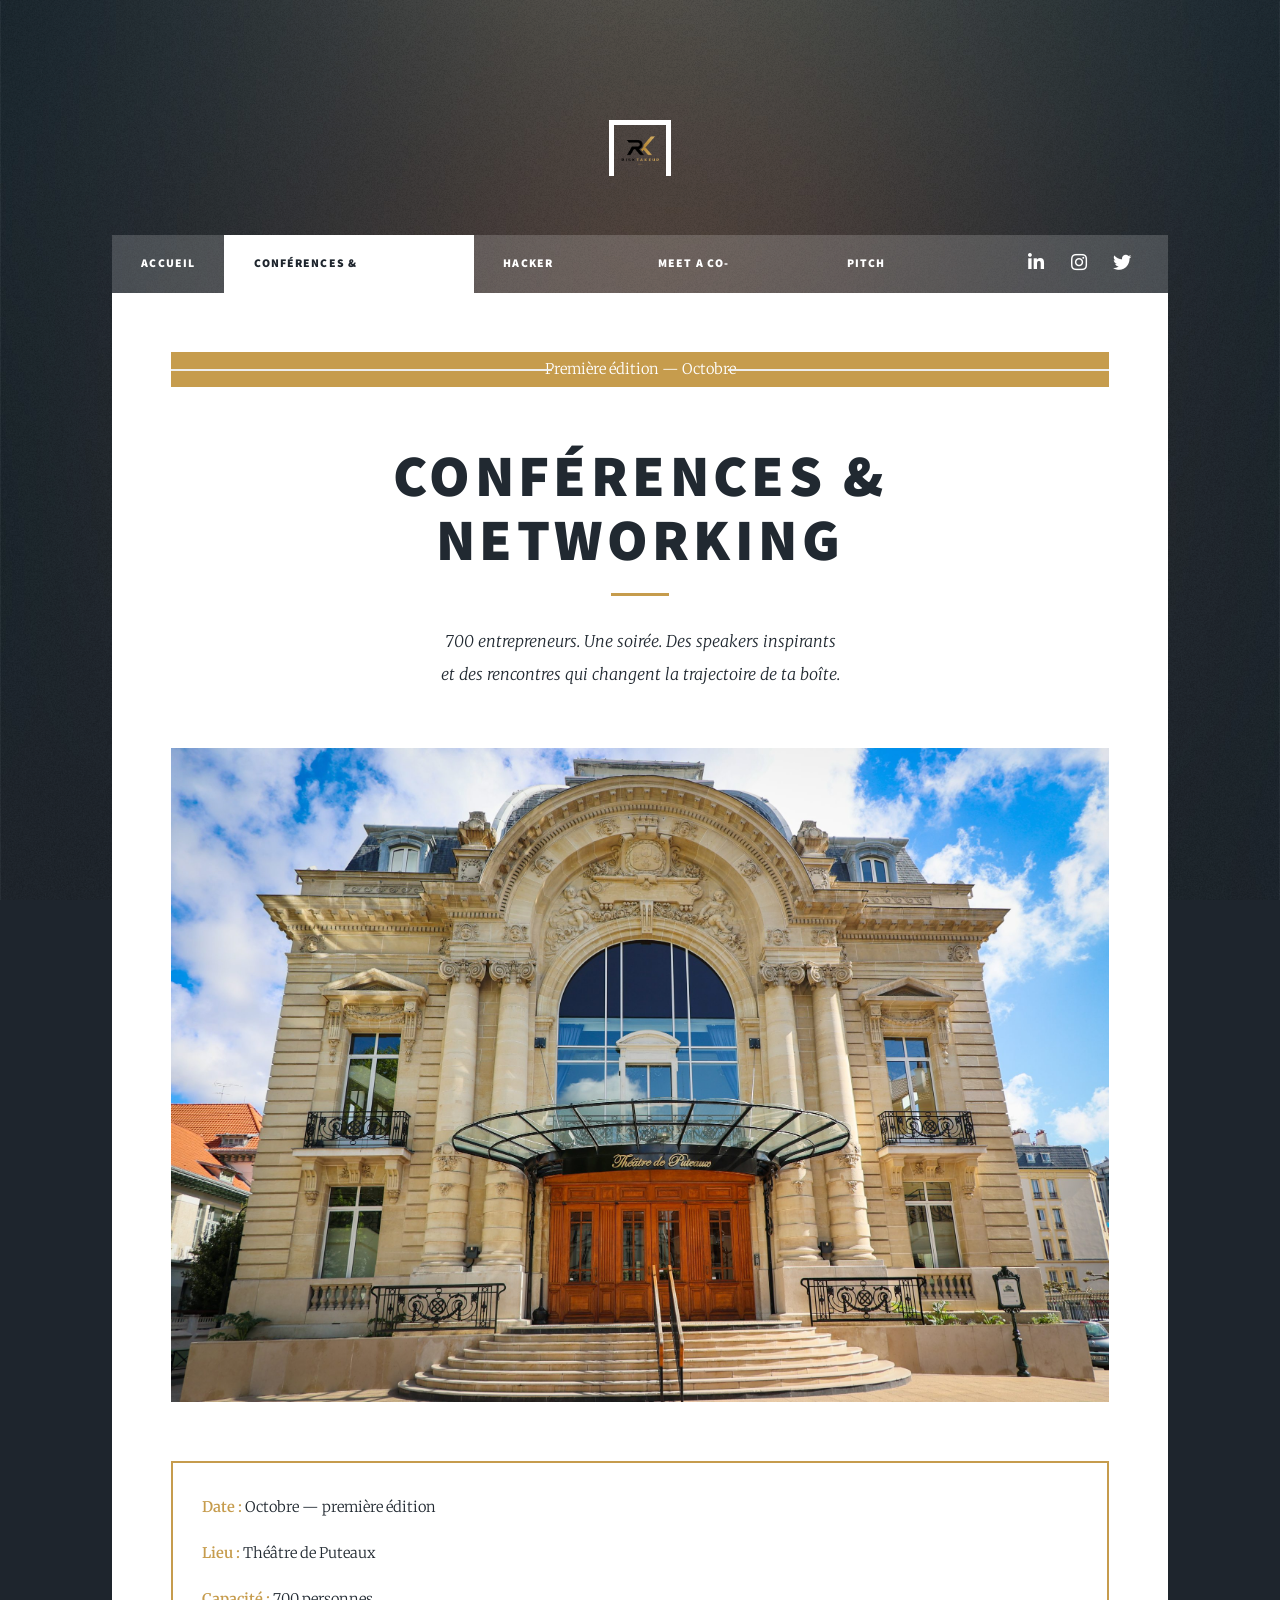
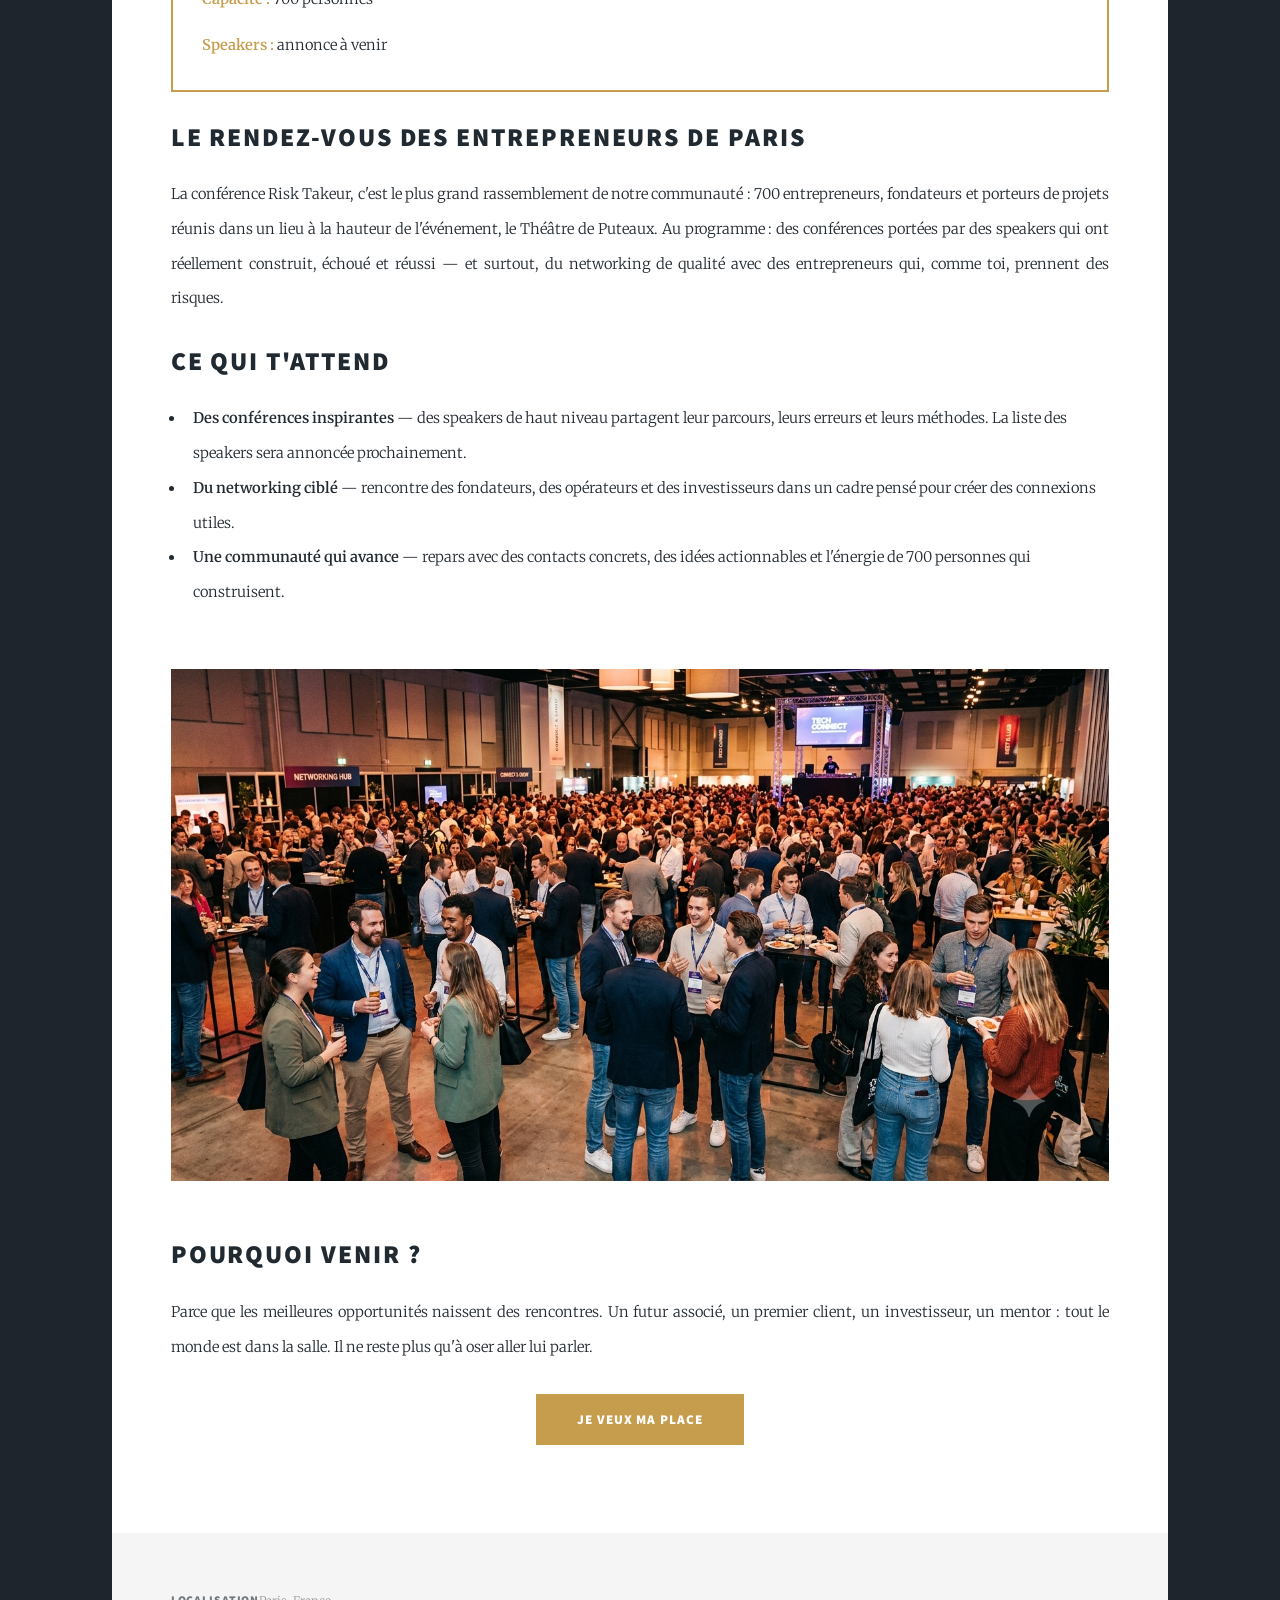
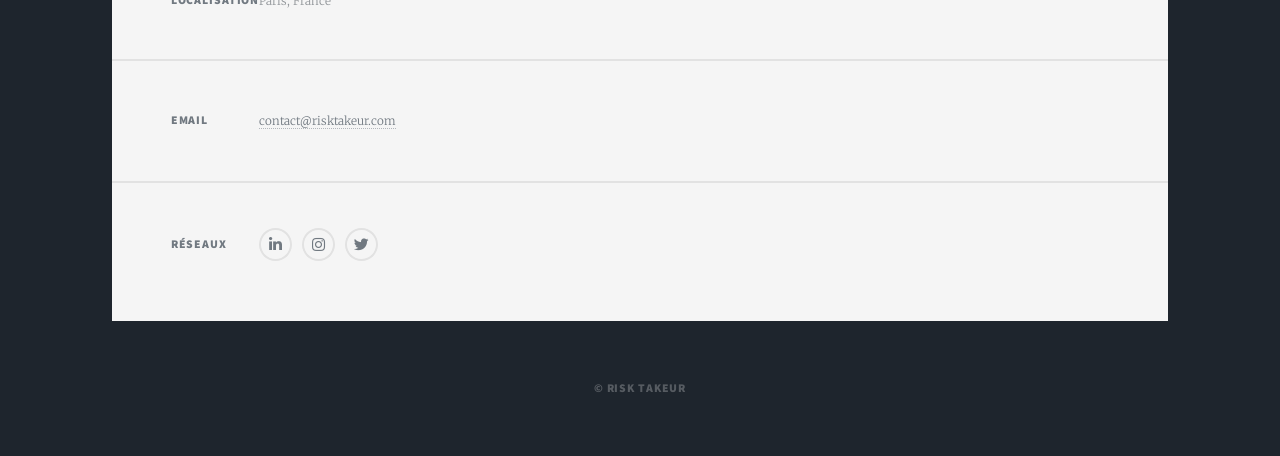
==== commit 9c5027a1: "Photo d'Albert School +" ====
--- a/conferences-networking/index.html
+++ b/conferences-networking/index.html
@@ -74,7 +74,7 @@
 								<p>Parce que les meilleures opportunités naissent des rencontres. Un futur associé, un premier client, un investisseur, un mentor : tout le monde est dans la salle. Il ne reste plus qu'à oser aller lui parler.</p>
 
 								<ul class="actions special">
-									<li><a href="#footer" class="button large primary scrolly">Je veux ma place</a></li>
+									<li><a href="mailto:contact@risktakeur.com?subject=Conf%C3%A9rences%20%26%20Networking%20%E2%80%94%20Je%20veux%20ma%20place" class="button large primary">Je veux ma place</a></li>
 								</ul>
 							</section>
 
@@ -82,28 +82,6 @@
 
 				<!-- Footer -->
 					<footer id="footer">
-						<section>
-							<h3>Réserver ma place</h3>
-							<form method="post" action="#">
-								<div class="fields">
-									<div class="field">
-										<label for="name">Nom</label>
-										<input type="text" name="name" id="name" />
-									</div>
-									<div class="field">
-										<label for="email">Email</label>
-										<input type="text" name="email" id="email" />
-									</div>
-									<div class="field">
-										<label for="message">Message</label>
-										<textarea name="message" id="message" rows="3"></textarea>
-									</div>
-								</div>
-								<ul class="actions">
-									<li><input type="submit" value="Envoyer" class="primary" /></li>
-								</ul>
-							</form>
-						</section>
 						<section class="split contact">
 							<section class="alt">
 								<h3>Localisation</h3>
@@ -126,7 +104,7 @@
 
 				<!-- Copyright -->
 					<div id="copyright">
-						<ul><li>&copy; Risk Takeur</li><li>Design : <a href="https://html5up.net">HTML5 UP</a></li></ul>
+						<ul><li>&copy; Risk Takeur</li></ul>
 					</div>
 
 			</div>
--- a/assets/css/custom.css
+++ b/assets/css/custom.css
@@ -181,3 +181,223 @@
 .rt-infos strong {
 	color: #c69c4d;
 }
+
+/* ============================================
+   Mini galerie photo (rt-gallery)
+   ============================================ */
+.rt-gallery {
+	display: grid;
+	grid-template-columns: repeat(3, 1fr);
+	gap: 0.75rem;
+	margin: 0 0 2rem 0;
+}
+
+.rt-gallery-item {
+	position: relative;
+	display: block;
+	overflow: hidden;
+	border-bottom: 0 !important;
+	aspect-ratio: 4 / 3;
+	background-color: #1a1a1a;
+	cursor: zoom-in;
+}
+
+.rt-gallery-item--wide {
+	grid-column: span 2;
+	grid-row: span 2;
+	aspect-ratio: auto;
+}
+
+.rt-gallery-item img {
+	width: 100%;
+	height: 100%;
+	object-fit: cover;
+	display: block;
+	transition: transform 0.45s ease, filter 0.45s ease;
+}
+
+.rt-gallery-item::after {
+	content: '';
+	position: absolute;
+	inset: 0;
+	box-shadow: inset 0 0 0 0 #c69c4d;
+	transition: box-shadow 0.3s ease;
+	pointer-events: none;
+}
+
+.rt-gallery-item::before {
+	content: '+';
+	position: absolute;
+	top: 50%;
+	left: 50%;
+	transform: translate(-50%, -50%) scale(0.5);
+	z-index: 1;
+	color: #ffffff;
+	font-size: 2.5rem;
+	font-weight: 300;
+	line-height: 1;
+	opacity: 0;
+	transition: opacity 0.3s ease, transform 0.3s ease;
+	pointer-events: none;
+	text-shadow: 0 2px 12px rgba(0, 0, 0, 0.6);
+}
+
+.rt-gallery-item:hover img,
+.rt-gallery-item:focus img {
+	transform: scale(1.06);
+	filter: brightness(0.65);
+}
+
+.rt-gallery-item:hover::after,
+.rt-gallery-item:focus::after {
+	box-shadow: inset 0 0 0 3px #c69c4d;
+}
+
+.rt-gallery-item:hover::before,
+.rt-gallery-item:focus::before {
+	opacity: 1;
+	transform: translate(-50%, -50%) scale(1);
+}
+
+@media screen and (max-width: 736px) {
+	.rt-gallery {
+		grid-template-columns: repeat(2, 1fr);
+		gap: 0.5rem;
+	}
+
+	.rt-gallery-item--wide {
+		grid-column: span 2;
+		grid-row: span 1;
+		aspect-ratio: 16 / 9;
+	}
+}
+
+/* ============================================
+   Lightbox (rt-lightbox)
+   ============================================ */
+.rt-lightbox {
+	position: fixed;
+	inset: 0;
+	z-index: 10001;
+	display: none;
+	align-items: center;
+	justify-content: center;
+	background-color: rgba(10, 10, 10, 0.95);
+	-webkit-backdrop-filter: blur(6px);
+	backdrop-filter: blur(6px);
+}
+
+.rt-lightbox.is-open {
+	display: flex;
+	animation: rt-lightbox-fade 0.25s ease;
+}
+
+@keyframes rt-lightbox-fade {
+	from { opacity: 0; }
+	to { opacity: 1; }
+}
+
+body.rt-lightbox-active {
+	overflow: hidden;
+}
+
+.rt-lightbox-figure {
+	margin: 0;
+	max-width: 90vw;
+	max-height: 85vh;
+	display: flex;
+	flex-direction: column;
+	align-items: center;
+	justify-content: center;
+}
+
+.rt-lightbox-img {
+	max-width: 90vw;
+	max-height: 78vh;
+	object-fit: contain;
+	border: 1px solid rgba(198, 156, 77, 0.5);
+	box-shadow: 0 8px 48px rgba(0, 0, 0, 0.7);
+	opacity: 0;
+	transform: scale(0.97);
+	transition: opacity 0.3s ease, transform 0.3s ease;
+}
+
+.rt-lightbox-img.is-loaded {
+	opacity: 1;
+	transform: scale(1);
+}
+
+.rt-lightbox-caption {
+	color: #ffffff;
+	font-size: 0.85rem;
+	letter-spacing: 0.1em;
+	text-transform: uppercase;
+	margin-top: 1rem;
+	text-align: center;
+}
+
+.rt-lightbox-counter {
+	position: absolute;
+	bottom: 1.25rem;
+	left: 50%;
+	transform: translateX(-50%);
+	color: #c69c4d;
+	font-size: 0.8rem;
+	letter-spacing: 0.2em;
+}
+
+.rt-lightbox-close,
+.rt-lightbox-prev,
+.rt-lightbox-next {
+	position: absolute;
+	z-index: 2;
+	appearance: none;
+	-webkit-appearance: none;
+	background: transparent;
+	border: 0;
+	box-shadow: none !important;
+	color: #ffffff;
+	cursor: pointer;
+	line-height: 1;
+	padding: 0.75rem;
+	transition: color 0.2s ease, transform 0.2s ease;
+}
+
+.rt-lightbox-close:hover,
+.rt-lightbox-prev:hover,
+.rt-lightbox-next:hover,
+.rt-lightbox-close:focus,
+.rt-lightbox-prev:focus,
+.rt-lightbox-next:focus {
+	color: #c69c4d !important;
+	background: transparent !important;
+}
+
+.rt-lightbox-close {
+	top: 1rem;
+	right: 1.25rem;
+	font-size: 2.5rem;
+}
+
+.rt-lightbox-prev,
+.rt-lightbox-next {
+	top: 50%;
+	transform: translateY(-50%);
+	font-size: 2rem;
+}
+
+.rt-lightbox-prev { left: 1rem; }
+.rt-lightbox-next { right: 1rem; }
+
+.rt-lightbox-prev:hover { transform: translateY(-50%) translateX(-3px); }
+.rt-lightbox-next:hover { transform: translateY(-50%) translateX(3px); }
+
+@media screen and (max-width: 736px) {
+	.rt-lightbox-prev { left: 0.25rem; }
+	.rt-lightbox-next { right: 0.25rem; }
+
+	.rt-lightbox-img {
+		max-width: 96vw;
+		max-height: 72vh;
+	}
+}
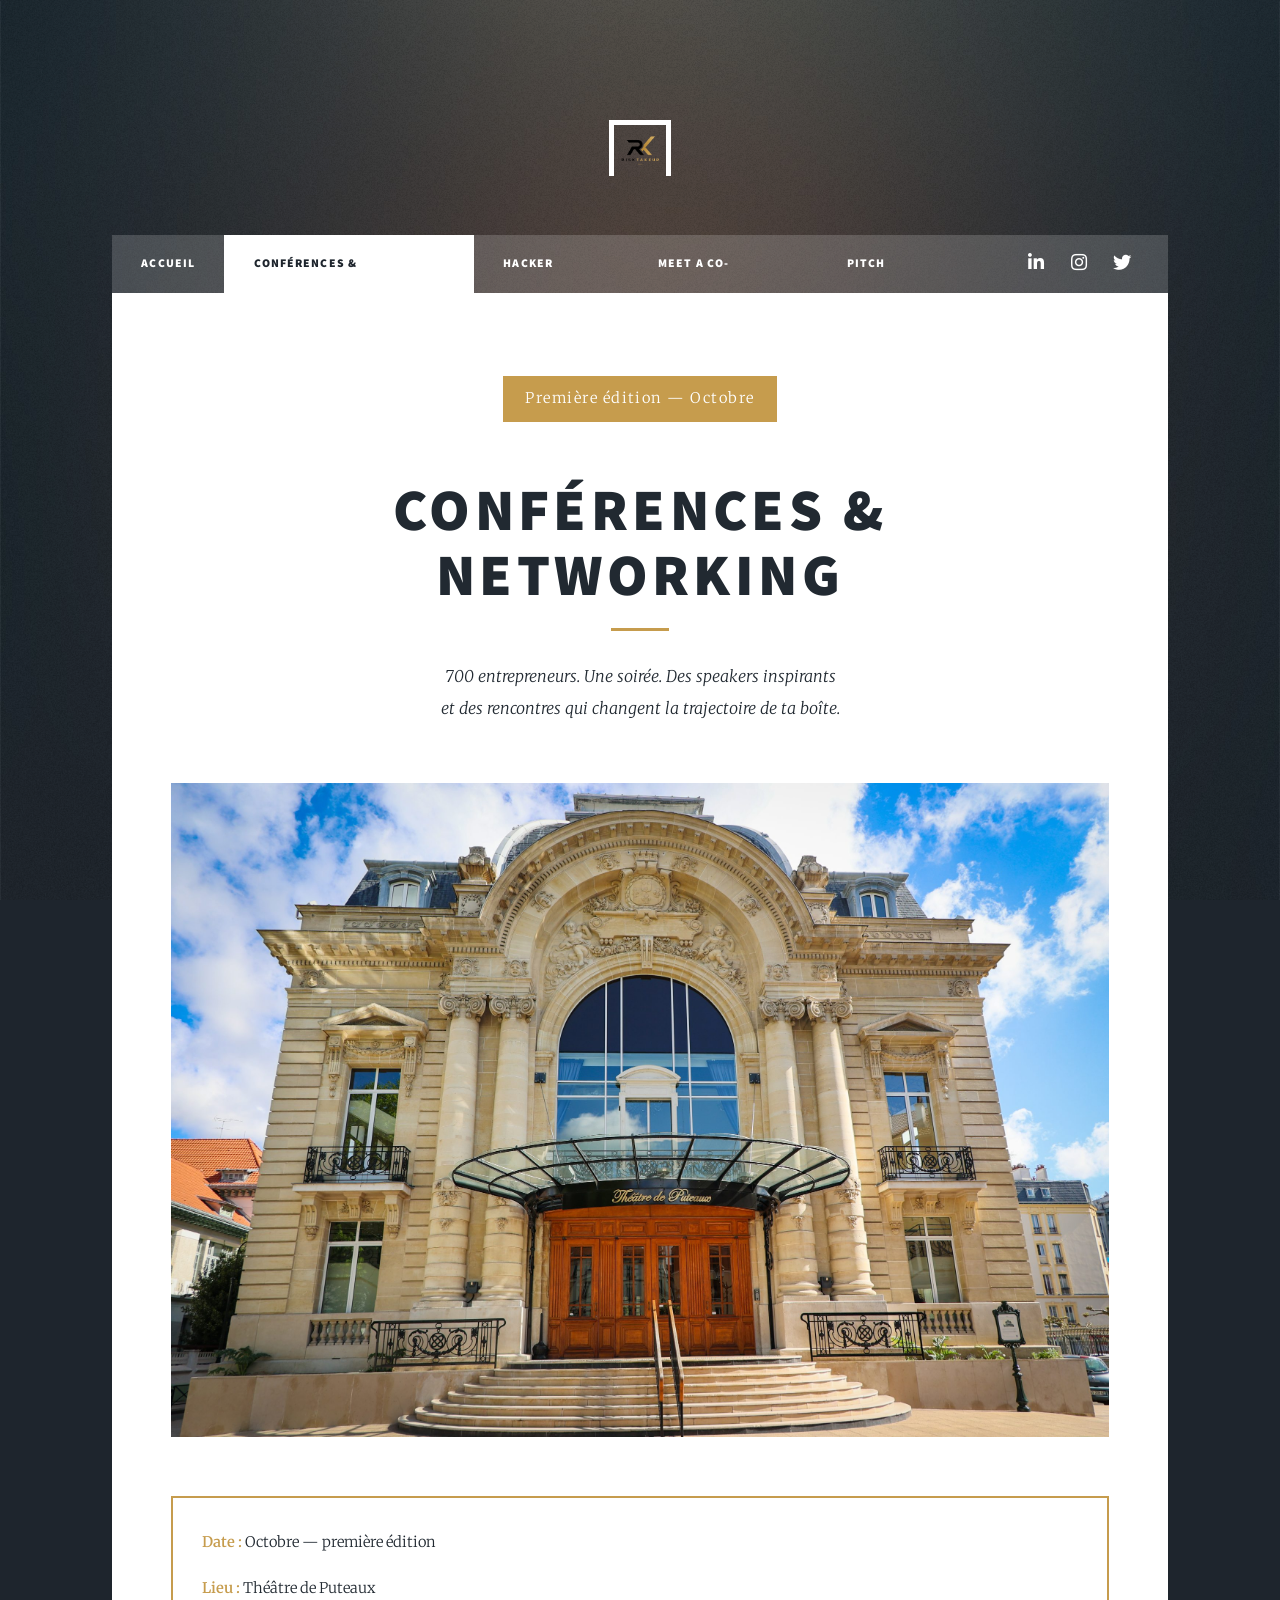
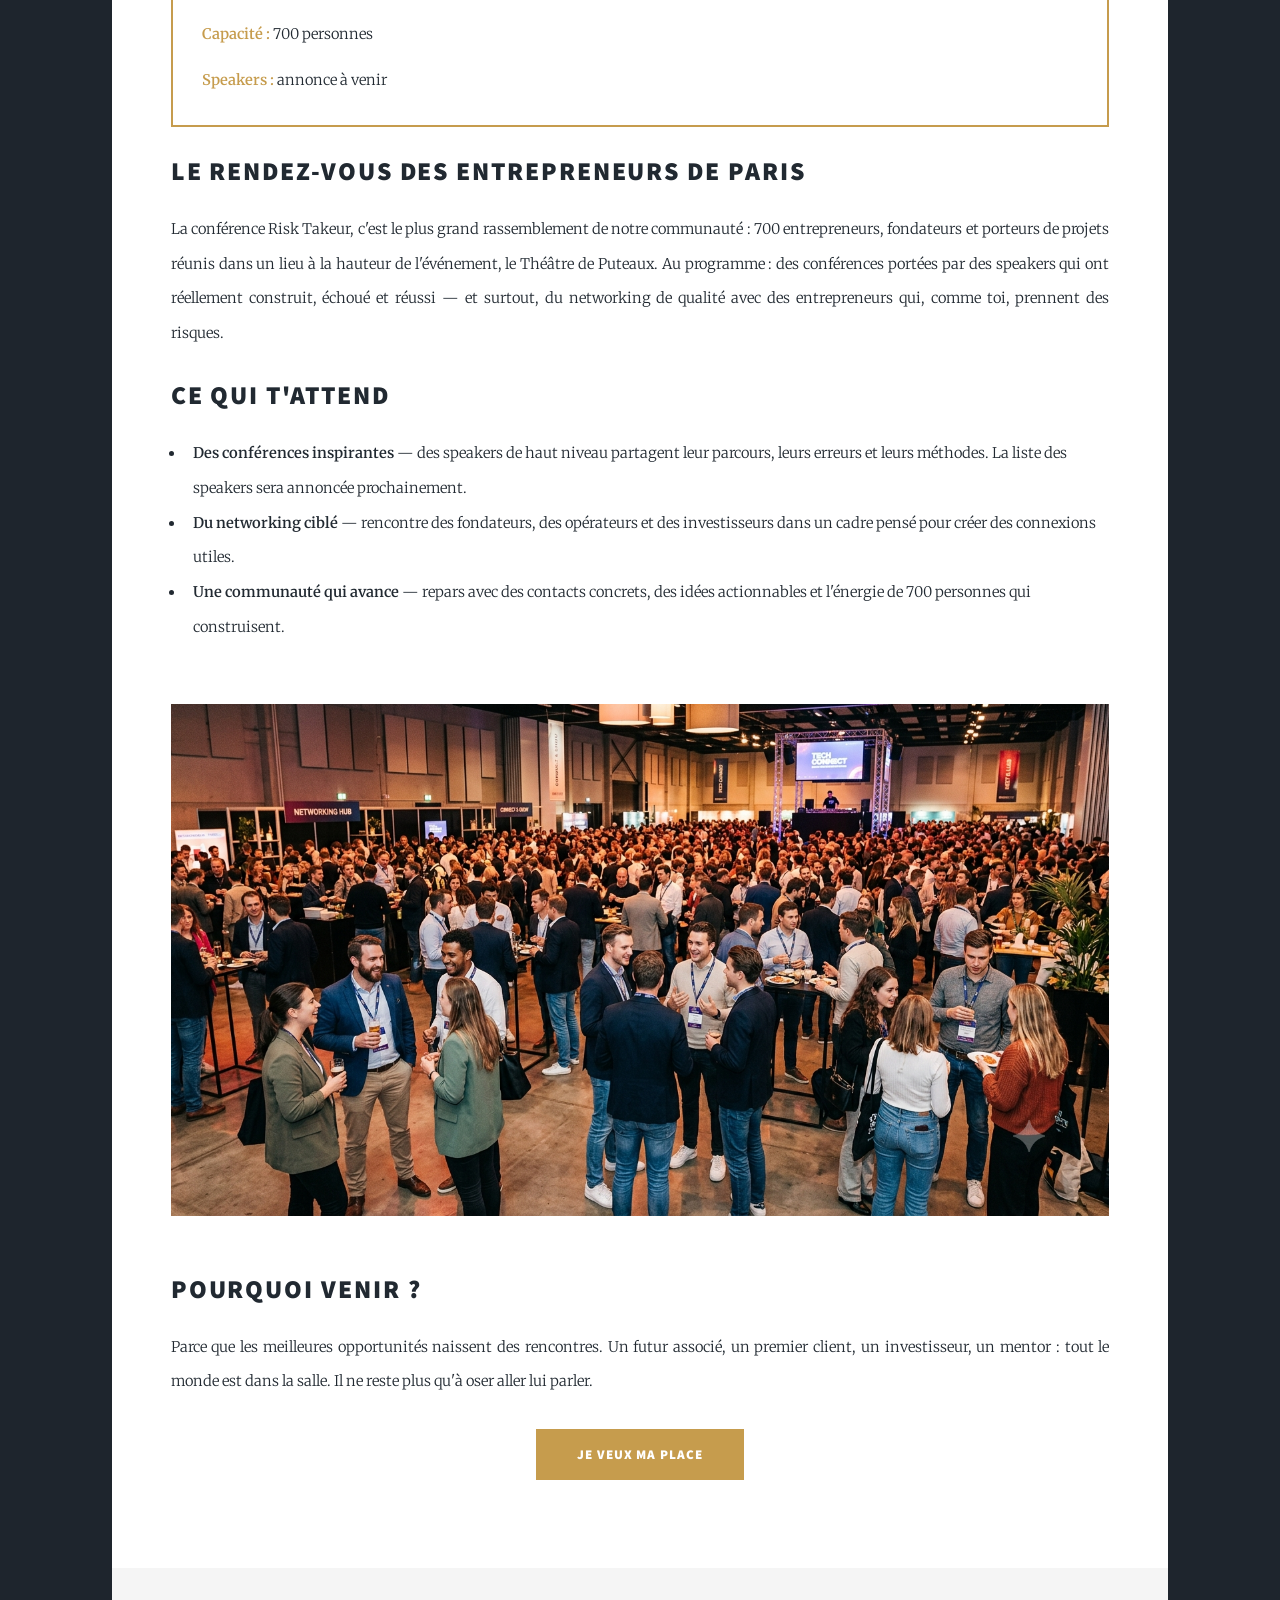
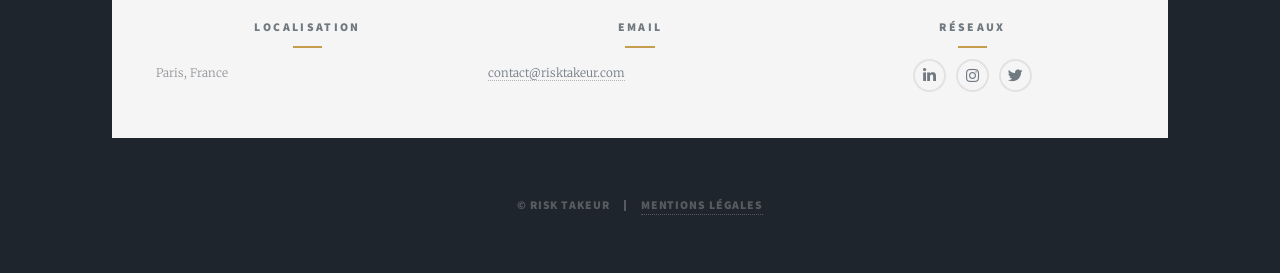
==== commit c1d0aae4: "Bugs" ====
--- a/conferences-networking/index.html
+++ b/conferences-networking/index.html
@@ -104,7 +104,7 @@
 
 				<!-- Copyright -->
 					<div id="copyright">
-						<ul><li>&copy; Risk Takeur</li></ul>
+						<ul><li>&copy; Risk Takeur</li><li><a href="/mentions-legales/">Mentions légales</a></li></ul>
 					</div>
 
 			</div>
--- a/assets/css/custom.css
+++ b/assets/css/custom.css
@@ -148,12 +148,22 @@
 	margin: 1.25rem auto 0 auto;
 }
 
-/* Dates des posts en doré */
+/* Dates des posts en doré — pastille centrée */
 .post .date,
 span.date {
+	display: inline-block !important;
+	width: auto !important;
 	background-color: #c69c4d !important;
 	color: #ffffff !important;
 	border: 0 !important;
+	padding: 0.375rem 1.5rem !important;
+	letter-spacing: 0.1em;
+}
+
+/* Supprime les lignes qui barraient le bandeau */
+header.major > .date:before,
+header.major > .date:after {
+	display: none !important;
 }
 
 /* Encadré infos clés */
@@ -183,7 +193,70 @@
 }
 
 /* ============================================
+   Footer compact — 3 colonnes centrées
+   ============================================ */
+#footer {
+	display: block;
+	padding: 3.5rem 3rem 3rem 3rem;
+}
+
+#footer > section.split.contact {
+	display: grid;
+	grid-template-columns: repeat(3, 1fr);
+	gap: 2rem;
+	padding: 0 !important;
+	border: 0 !important;
+}
+
+#footer > section.split.contact > section {
+	display: block !important;
+	border: 0 !important;
+	padding: 0 !important;
+	text-align: center;
+	align-items: initial !important;
+}
+
+#footer > section.split.contact > section > :first-child {
+	width: auto !important;
+}
+
+#footer > section.split.contact > section h3 {
+	margin-bottom: 0.75rem;
+	letter-spacing: 0.2em;
+}
+
+#footer > section.split.contact > section h3:after {
+	content: '';
+	display: block;
+	width: 2rem;
+	height: 2px;
+	background-color: #c69c4d;
+	margin: 0.6rem auto 0 auto;
+}
+
+#footer > section.split.contact > section p,
+#footer > section.split.contact > section ul {
+	margin-bottom: 0;
+}
+
+#footer > section.split.contact > section.alt > :last-child {
+	margin-top: 0 !important;
+}
+
+@media screen and (max-width: 736px) {
+	#footer {
+		padding: 2.5rem 1.5rem 2rem 1.5rem;
+	}
+
+	#footer > section.split.contact {
+		grid-template-columns: 1fr;
+		gap: 2rem;
+	}
+}
+
+/* ============================================
    Mini galerie photo (rt-gallery)
+   6 photos — grille équilibrée sur tout appareil
    ============================================ */
 .rt-gallery {
 	display: grid;
@@ -199,13 +272,7 @@
 	border-bottom: 0 !important;
 	aspect-ratio: 4 / 3;
 	background-color: #1a1a1a;
-	cursor: zoom-in;
-}
-
-.rt-gallery-item--wide {
-	grid-column: span 2;
-	grid-row: span 2;
-	aspect-ratio: auto;
+	cursor: pointer;
 }
 
 .rt-gallery-item img {
@@ -213,62 +280,18 @@
 	height: 100%;
 	object-fit: cover;
 	display: block;
-	transition: transform 0.45s ease, filter 0.45s ease;
-}
-
-.rt-gallery-item::after {
-	content: '';
-	position: absolute;
-	inset: 0;
-	box-shadow: inset 0 0 0 0 #c69c4d;
-	transition: box-shadow 0.3s ease;
-	pointer-events: none;
-}
-
-.rt-gallery-item::before {
-	content: '+';
-	position: absolute;
-	top: 50%;
-	left: 50%;
-	transform: translate(-50%, -50%) scale(0.5);
-	z-index: 1;
-	color: #ffffff;
-	font-size: 2.5rem;
-	font-weight: 300;
-	line-height: 1;
-	opacity: 0;
-	transition: opacity 0.3s ease, transform 0.3s ease;
-	pointer-events: none;
-	text-shadow: 0 2px 12px rgba(0, 0, 0, 0.6);
+	transition: transform 0.45s ease;
 }
 
 .rt-gallery-item:hover img,
 .rt-gallery-item:focus img {
-	transform: scale(1.06);
-	filter: brightness(0.65);
-}
-
-.rt-gallery-item:hover::after,
-.rt-gallery-item:focus::after {
-	box-shadow: inset 0 0 0 3px #c69c4d;
-}
-
-.rt-gallery-item:hover::before,
-.rt-gallery-item:focus::before {
-	opacity: 1;
-	transform: translate(-50%, -50%) scale(1);
+	transform: scale(1.05);
 }
 
 @media screen and (max-width: 736px) {
 	.rt-gallery {
 		grid-template-columns: repeat(2, 1fr);
 		gap: 0.5rem;
-	}
-
-	.rt-gallery-item--wide {
-		grid-column: span 2;
-		grid-row: span 1;
-		aspect-ratio: 16 / 9;
 	}
 }
 
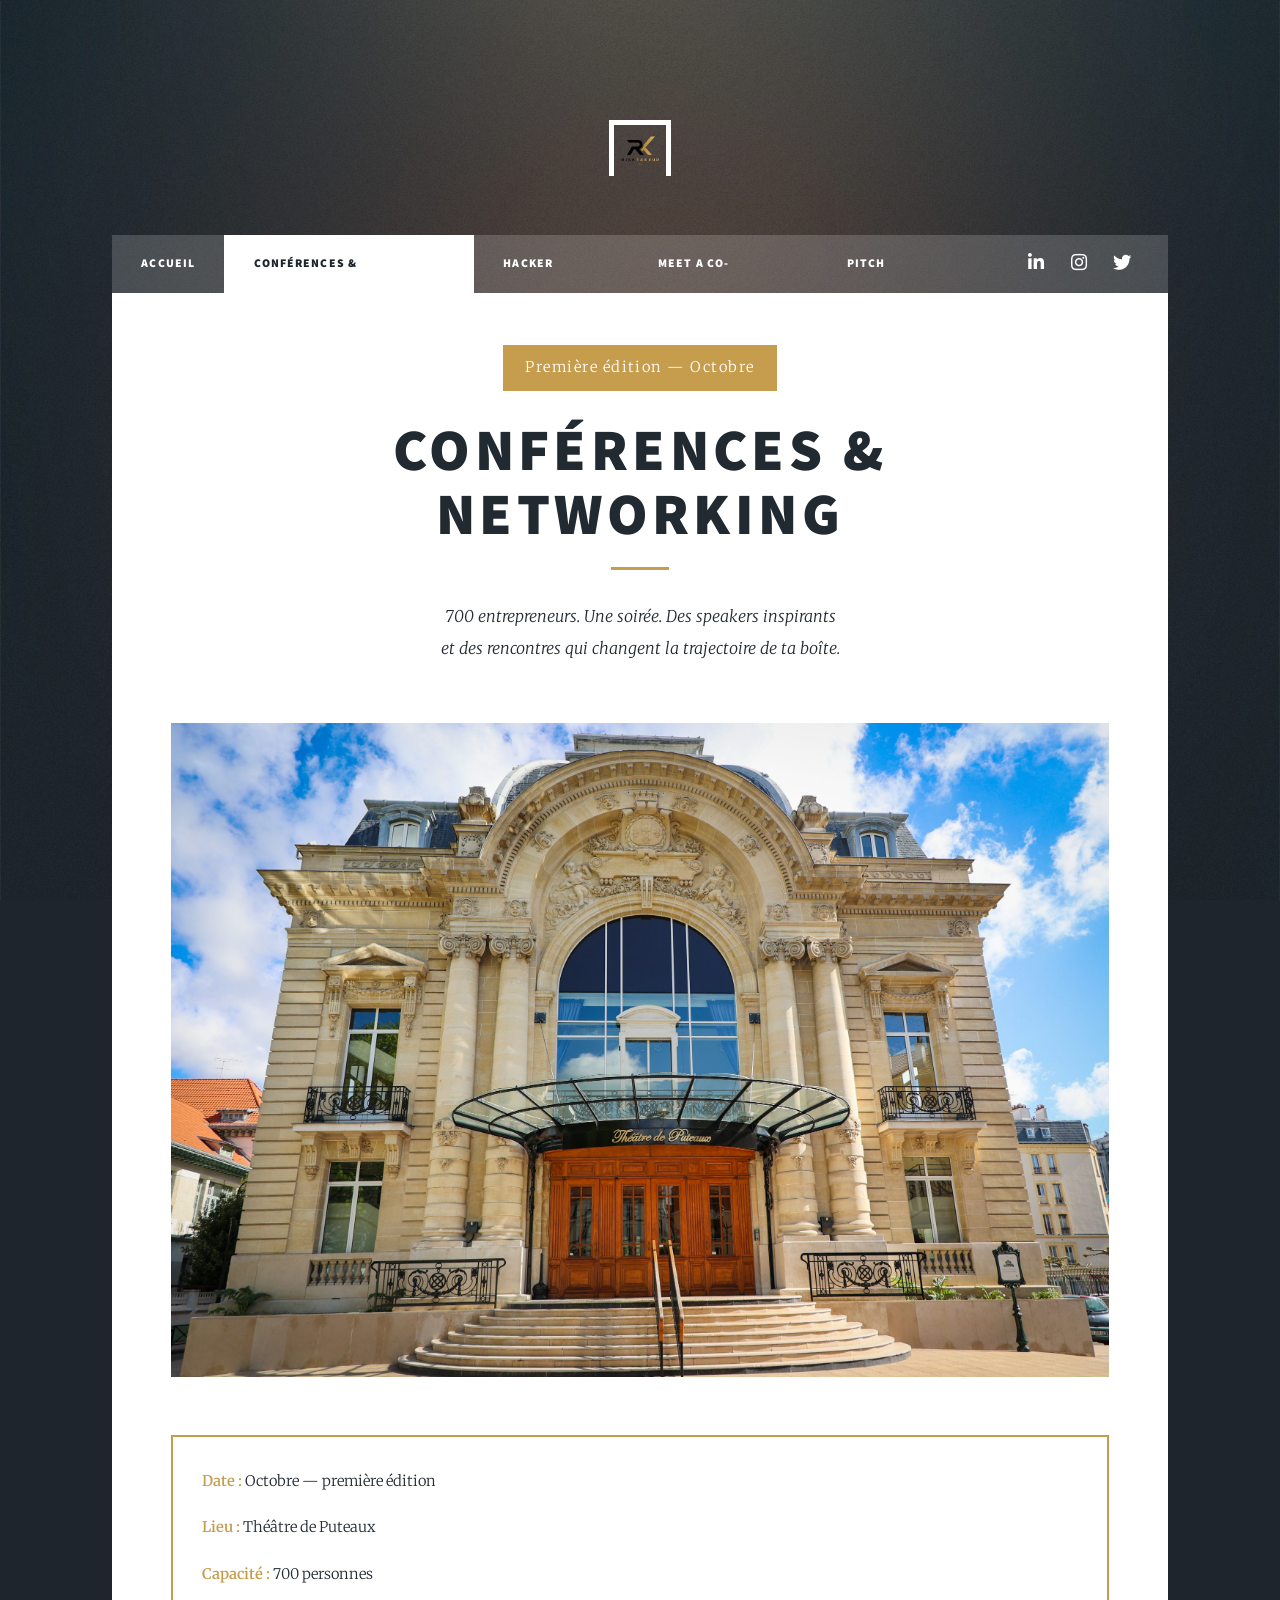
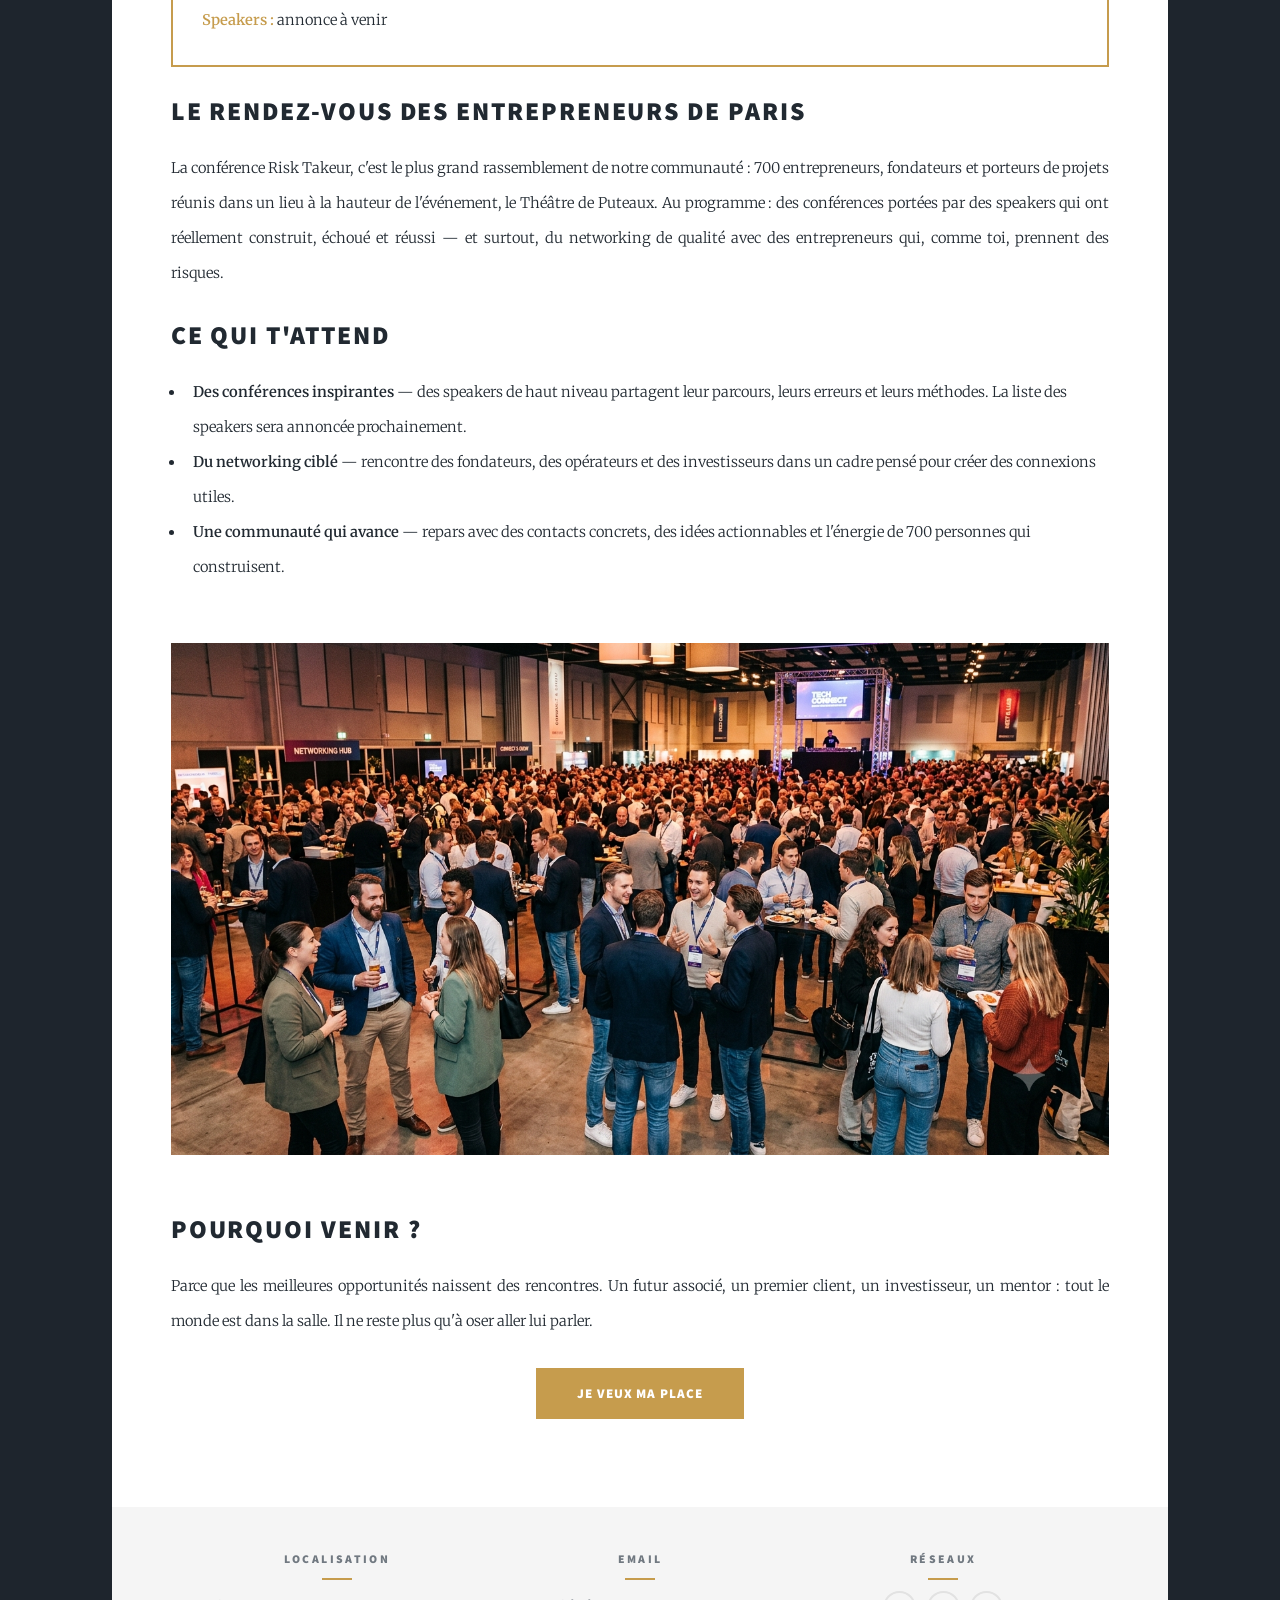
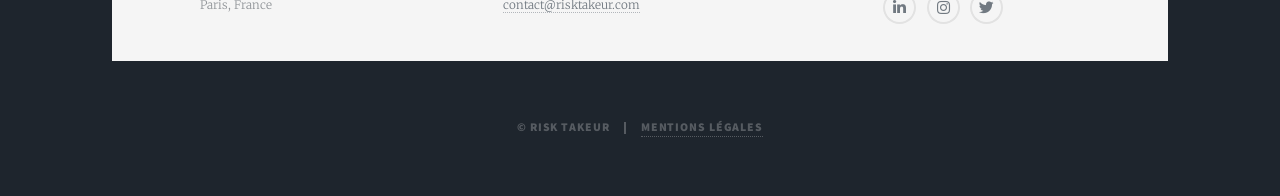
==== commit a2257f44: "Bugs" ====
--- a/conferences-networking/index.html
+++ b/conferences-networking/index.html
@@ -82,8 +82,8 @@
 
 				<!-- Footer -->
 					<footer id="footer">
-						<section class="split contact">
-							<section class="alt">
+						<div class="rt-footer">
+							<section>
 								<h3>Localisation</h3>
 								<p>Paris, France</p>
 							</section>
@@ -99,7 +99,7 @@
 									<li><a href="#" class="icon brands alt fa-twitter"><span class="label">X</span></a></li>
 								</ul>
 							</section>
-						</section>
+						</div>
 					</footer>
 
 				<!-- Copyright -->
--- a/assets/css/custom.css
+++ b/assets/css/custom.css
@@ -193,39 +193,59 @@
 }
 
 /* ============================================
-   Footer compact — 3 colonnes centrées
+   Espacement haut de page réduit
+   ============================================ */
+#main > .post {
+	padding-top: 3.5rem;
+}
+
+header.major > .date {
+	margin-bottom: 2rem !important;
+}
+
+#main > .post header.major > .date {
+	margin-top: 0;
+}
+
+header.major {
+	margin-bottom: 2.5rem;
+}
+
+@media screen and (max-width: 736px) {
+	#main > .post {
+		padding-top: 2.5rem;
+	}
+}
+
+/* ============================================
+   Footer — 3 colonnes centrées (.rt-footer)
    ============================================ */
 #footer {
 	display: block;
-	padding: 3.5rem 3rem 3rem 3rem;
-}
-
-#footer > section.split.contact {
+	padding: 3rem 2rem 2.5rem 2rem;
+}
+
+.rt-footer {
 	display: grid;
 	grid-template-columns: repeat(3, 1fr);
 	gap: 2rem;
-	padding: 0 !important;
-	border: 0 !important;
-}
-
-#footer > section.split.contact > section {
-	display: block !important;
-	border: 0 !important;
-	padding: 0 !important;
+	max-width: 60rem;
+	margin: 0 auto;
 	text-align: center;
-	align-items: initial !important;
-}
-
-#footer > section.split.contact > section > :first-child {
-	width: auto !important;
-}
-
-#footer > section.split.contact > section h3 {
+}
+
+.rt-footer section {
+	padding: 0;
+	border: 0;
+}
+
+.rt-footer h3 {
+	font-size: 0.8rem;
+	letter-spacing: 0.2em;
 	margin-bottom: 0.75rem;
-	letter-spacing: 0.2em;
-}
-
-#footer > section.split.contact > section h3:after {
+}
+
+.rt-footer h3:after {
 	content: '';
 	display: block;
 	width: 2rem;
@@ -234,13 +254,14 @@
 	margin: 0.6rem auto 0 auto;
 }
 
-#footer > section.split.contact > section p,
-#footer > section.split.contact > section ul {
+.rt-footer p,
+.rt-footer ul {
 	margin-bottom: 0;
-}
-
-#footer > section.split.contact > section.alt > :last-child {
-	margin-top: 0 !important;
+	font-size: 0.9rem;
+}
+
+.rt-footer ul.icons {
+	padding-left: 0;
 }
 
 @media screen and (max-width: 736px) {
@@ -248,9 +269,9 @@
 		padding: 2.5rem 1.5rem 2rem 1.5rem;
 	}
 
-	#footer > section.split.contact {
+	.rt-footer {
 		grid-template-columns: 1fr;
-		gap: 2rem;
+		gap: 1.75rem;
 	}
 }
 
